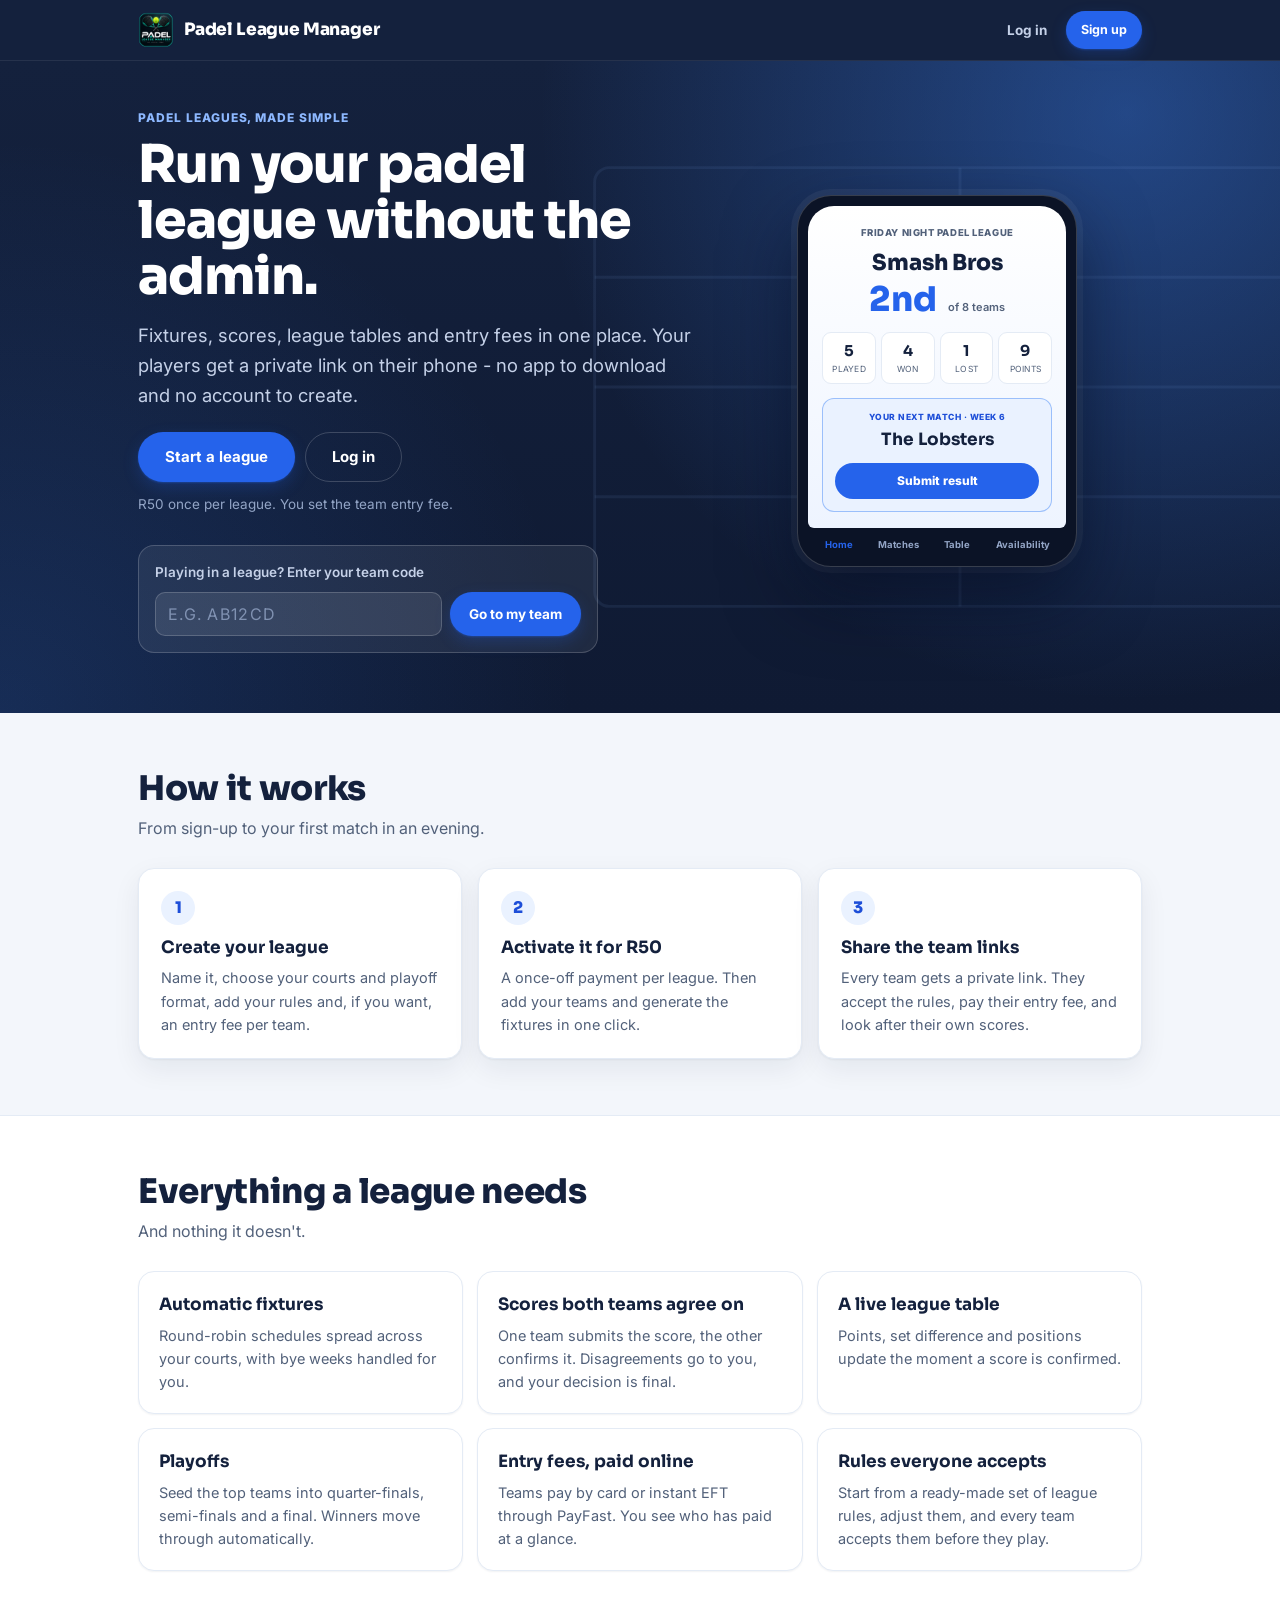
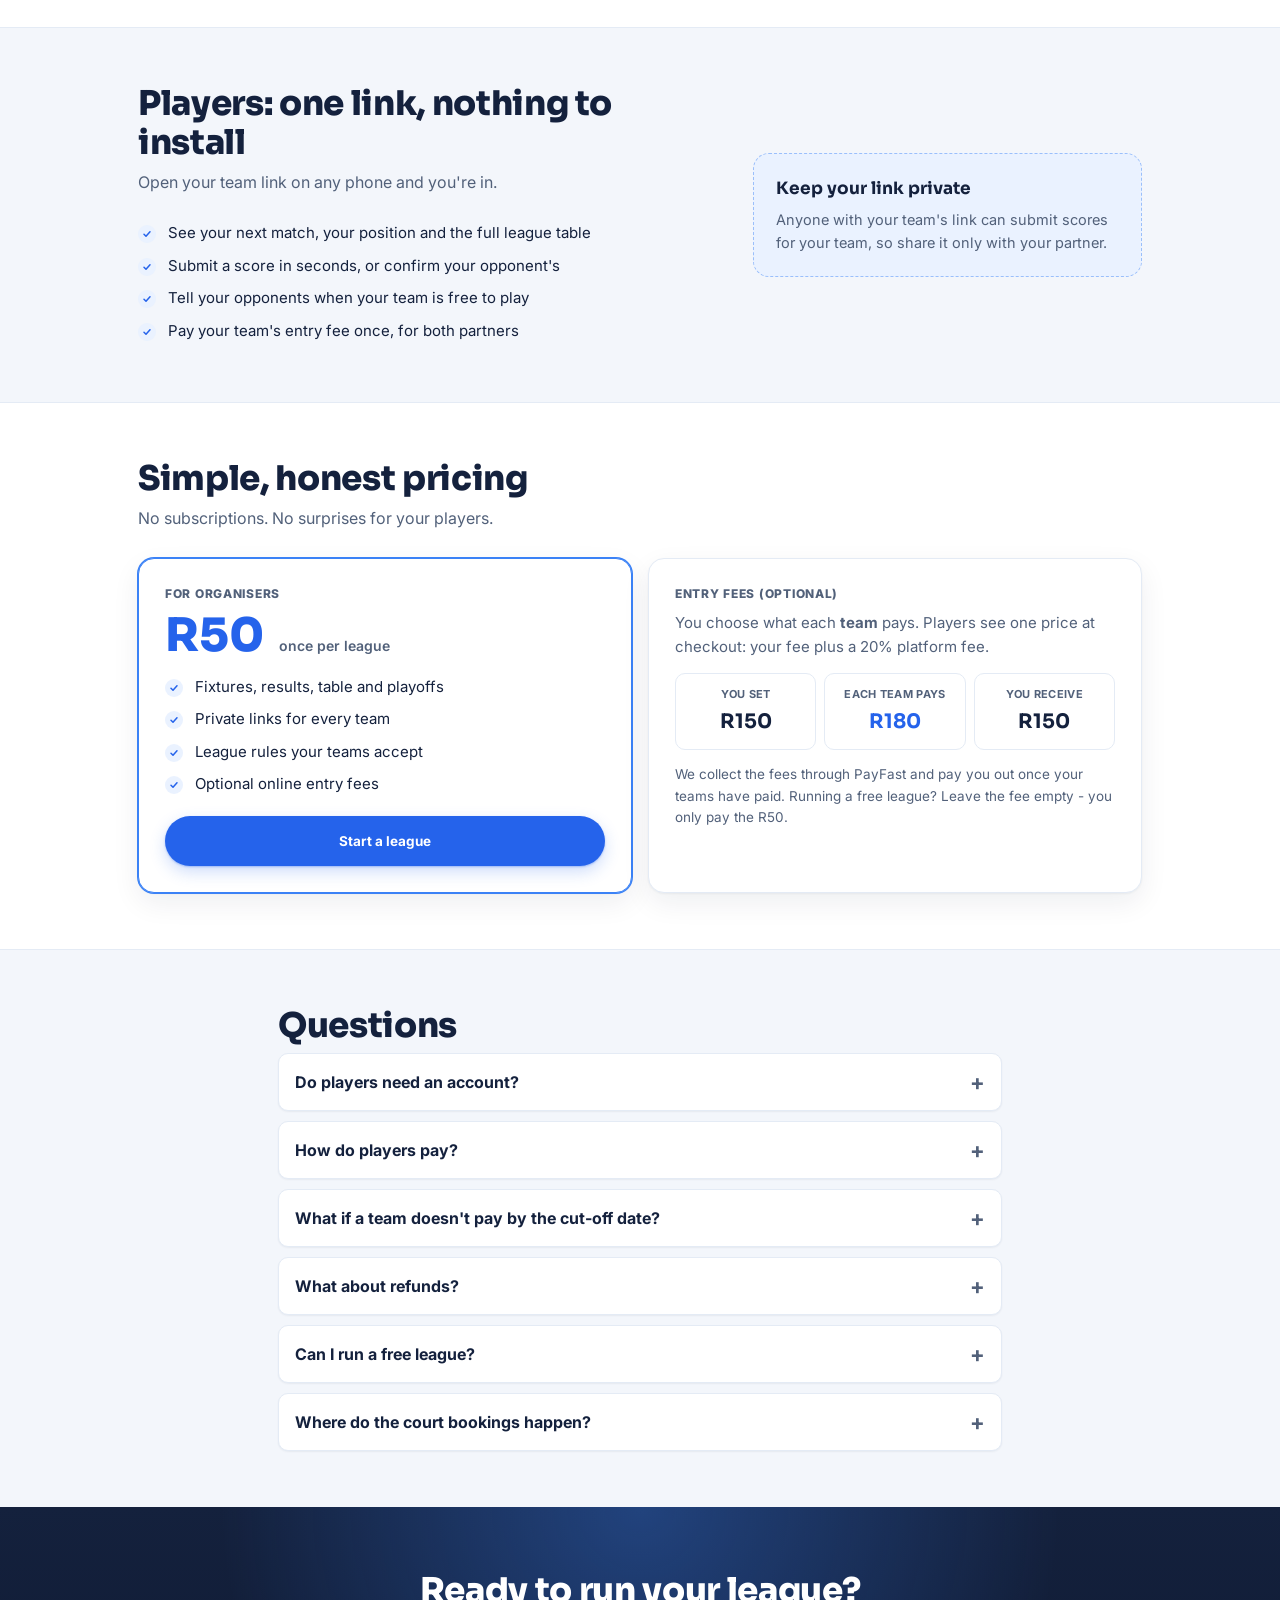
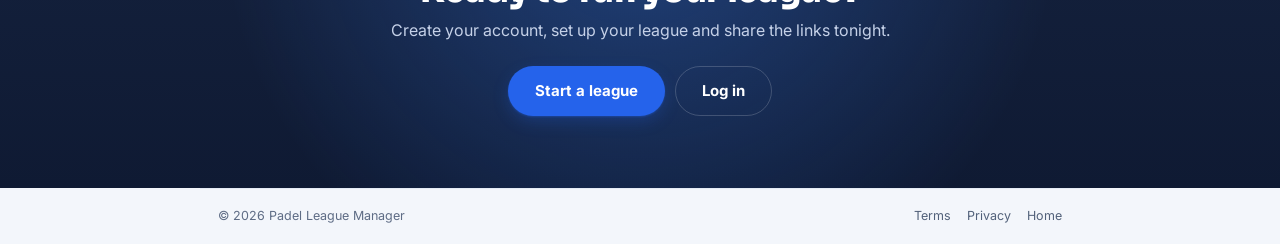
==== index.html @ 1c641c57 "Stat tiles: keep words like Complete on one line on narrow phones Co-Authored-By: Claude Sonnet 5.5 " ====
<!DOCTYPE html>
<html lang="en">
<head>
<meta charset="UTF-8">
<meta name="viewport" content="width=device-width, initial-scale=1.0, viewport-fit=cover">
<meta name="theme-color" content="#14213D">
<link rel="canonical" href="https://padelleaguemanager.co.za/">
<link rel="manifest" href="manifest.webmanifest">
<meta name="application-name" content="Padel League Manager">
<meta name="mobile-web-app-capable" content="yes">
<meta name="apple-mobile-web-app-capable" content="yes">
<meta property="og:url" content="https://padelleaguemanager.co.za/">
<meta name="apple-mobile-web-app-title" content="Padel League">
<meta name="apple-mobile-web-app-status-bar-style" content="black">
<meta property="og:type" content="website">
<meta property="og:site_name" content="Padel League Manager">
<meta property="og:locale" content="en_ZA">
<meta property="og:title" content="Padel League Manager - run your padel league without the admin">
<meta property="og:description" content="Fixtures, scores, league tables and entry fees for padel leagues in South Africa. Players use a private link on their phone - no app, no account. R50 once per league.">
<meta property="og:image" content="https://padelleaguemanager.co.za/assets/share.jpg">
<meta property="og:image:width" content="1200">
<meta property="og:image:height" content="630">
<meta property="og:image:alt" content="Padel League Manager - run your padel league without the admin">
<meta name="twitter:card" content="summary_large_image">
<meta name="twitter:title" content="Padel League Manager - run your padel league without the admin">
<meta name="twitter:description" content="Fixtures, scores, league tables and entry fees for padel leagues in South Africa. Players use a private link on their phone - no app, no account. R50 once per league.">
<meta name="twitter:image" content="https://padelleaguemanager.co.za/assets/share.jpg">
<title>Padel League Manager - run your padel league without the admin</title>
<meta name="description" content="Fixtures, scores, league tables and entry fees for padel leagues in South Africa. Players use a private link on their phone - no app, no account. R50 once per league.">
<link rel="icon" type="image/png" sizes="32x32" href="assets/logo-32.png?v=53">
<link rel="icon" type="image/png" sizes="16x16" href="assets/logo-16.png?v=53">
<link rel="apple-touch-icon" sizes="180x180" href="assets/logo-180.png?v=53">
<link rel="preconnect" href="https://fonts.googleapis.com">
<link rel="preconnect" href="https://fonts.gstatic.com" crossorigin>
<link href="https://fonts.googleapis.com/css2?family=Sora:wght@600;700;800&family=Inter:wght@400;500;600;700;800;900&display=swap" rel="stylesheet">
<link rel="stylesheet" href="style.css?v=53">
</head>
<body>

<header class="app-header">
  <div class="header-inner">
    <img class="brand-mark" src="assets/logo-192.png?v=53" alt="Padel League Manager">
    <div>
      <h1>Padel League Manager</h1>
    </div>
  </div>
</header>

<main class="landing">

  <!-- Hero -->
  <section class="lp-hero">
    <div class="lp-wrap lp-hero-grid">
      <div class="lp-hero-copy">
        <p class="lp-eyebrow">Padel leagues, made simple</p>
        <h2 class="lp-title">Run your padel league without the admin.</h2>
        <p class="lp-lead">Fixtures, scores, league tables and entry fees in one place. Your players get a private link on their phone - no app to download and no account to create.</p>
        <div class="lp-cta">
          <a class="btn btn-primary" href="register.html">Start a league</a>
          <a class="btn btn-ghost" href="login.html">Log in</a>
        </div>
        <p class="lp-note">R50 once per league. You set the team entry fee.</p>

        <form class="lp-find" id="find-team" autocomplete="off">
          <label for="team-code">Playing in a league? Enter your team code</label>
          <div class="lp-find-row">
            <input class="input" id="team-code" name="code" placeholder="e.g. AB12CD" maxlength="12" autocapitalize="characters" autocorrect="off" spellcheck="false">
            <button class="btn btn-primary" type="submit">Go to my team</button>
          </div>
        </form>
      </div>

      <!-- A picture of what players see on their phone -->
      <div class="lp-hero-visual" aria-hidden="true">
        <div class="lp-phone">
          <div class="lp-phone-screen">
            <div class="mock-eyebrow">Friday Night Padel League</div>
            <div class="mock-team">Smash Bros</div>
            <div class="mock-rank">2nd <span>of 8 teams</span></div>
            <div class="mock-tiles">
              <div><b>5</b>Played</div><div><b>4</b>Won</div><div><b>1</b>Lost</div><div><b>9</b>Points</div>
            </div>
            <div class="mock-next">
              <small>Your next match · Week 6</small>
              <b>The Lobsters</b>
              <div class="mock-btn">Submit result</div>
            </div>
          </div>
          <div class="mock-nav"><span class="on">Home</span><span>Matches</span><span>Table</span><span>Availability</span></div>
        </div>
      </div>
    </div>
  </section>

  <!-- How it works -->
  <section class="lp-section">
    <div class="lp-wrap">
      <h2 class="lp-h2">How it works</h2>
      <p class="lp-sub">From sign-up to your first match in an evening.</p>
      <ol class="lp-steps">
        <li>
          <span class="lp-step-n">1</span>
          <h3>Create your league</h3>
          <p>Name it, choose your courts and playoff format, add your rules and, if you want, an entry fee per team.</p>
        </li>
        <li>
          <span class="lp-step-n">2</span>
          <h3>Activate it for R50</h3>
          <p>A once-off payment per league. Then add your teams and generate the fixtures in one click.</p>
        </li>
        <li>
          <span class="lp-step-n">3</span>
          <h3>Share the team links</h3>
          <p>Every team gets a private link. They accept the rules, pay their entry fee, and look after their own scores.</p>
        </li>
      </ol>
    </div>
  </section>

  <!-- Features -->
  <section class="lp-section lp-alt">
    <div class="lp-wrap">
      <h2 class="lp-h2">Everything a league needs</h2>
      <p class="lp-sub">And nothing it doesn't.</p>
      <div class="lp-grid">
        <div class="lp-feature"><h3>Automatic fixtures</h3><p>Round-robin schedules spread across your courts, with bye weeks handled for you.</p></div>
        <div class="lp-feature"><h3>Scores both teams agree on</h3><p>One team submits the score, the other confirms it. Disagreements go to you, and your decision is final.</p></div>
        <div class="lp-feature"><h3>A live league table</h3><p>Points, set difference and positions update the moment a score is confirmed.</p></div>
        <div class="lp-feature"><h3>Playoffs</h3><p>Seed the top teams into quarter-finals, semi-finals and a final. Winners move through automatically.</p></div>
        <div class="lp-feature"><h3>Entry fees, paid online</h3><p>Teams pay by card or instant EFT through PayFast. You see who has paid at a glance.</p></div>
        <div class="lp-feature"><h3>Rules everyone accepts</h3><p>Start from a ready-made set of league rules, adjust them, and every team accepts them before they play.</p></div>
      </div>
    </div>
  </section>

  <!-- For players -->
  <section class="lp-section">
    <div class="lp-wrap lp-split">
      <div>
        <h2 class="lp-h2">Players: one link, nothing to install</h2>
        <p class="lp-sub">Open your team link on any phone and you're in.</p>
        <ul class="lp-ticks">
          <li>See your next match, your position and the full league table</li>
          <li>Submit a score in seconds, or confirm your opponent's</li>
          <li>Tell your opponents when your team is free to play</li>
          <li>Pay your team's entry fee once, for both partners</li>
        </ul>
      </div>
      <div class="lp-card-note">
        <h3>Keep your link private</h3>
        <p>Anyone with your team's link can submit scores for your team, so share it only with your partner.</p>
      </div>
    </div>
  </section>

  <!-- Pricing -->
  <section class="lp-section lp-alt" id="pricing">
    <div class="lp-wrap">
      <h2 class="lp-h2">Simple, honest pricing</h2>
      <p class="lp-sub">No subscriptions. No surprises for your players.</p>
      <div class="lp-pricing">
        <div class="lp-price-card">
          <div class="lp-price-label">For organisers</div>
          <div class="lp-price">R50 <span>once per league</span></div>
          <ul class="lp-ticks">
            <li>Fixtures, results, table and playoffs</li>
            <li>Private links for every team</li>
            <li>League rules your teams accept</li>
            <li>Optional online entry fees</li>
          </ul>
          <a class="btn btn-primary block" href="register.html">Start a league</a>
        </div>
        <div class="lp-price-card">
          <div class="lp-price-label">Entry fees (optional)</div>
          <p class="lp-price-text">You choose what each <strong>team</strong> pays. Players see one price at checkout: your fee plus a 20% platform fee.</p>
          <div class="lp-example">
            <div><span>You set</span><b>R150</b></div>
            <div><span>Each team pays</span><b>R180</b></div>
            <div><span>You receive</span><b>R150</b></div>
          </div>
          <p class="lp-price-text lp-small">We collect the fees through PayFast and pay you out once your teams have paid. Running a free league? Leave the fee empty - you only pay the R50.</p>
        </div>
      </div>
    </div>
  </section>

  <!-- FAQ -->
  <section class="lp-section">
    <div class="lp-wrap lp-narrow">
      <h2 class="lp-h2">Questions</h2>
      <div class="lp-faq">
        <details>
          <summary>Do players need an account?</summary>
          <p>No. Each team has a private link. One partner can accept the rules and pay for both of them.</p>
        </details>
        <details>
          <summary>How do players pay?</summary>
          <p>On their team link, through PayFast, by card or instant EFT. Padel League Manager never sees or stores card details.</p>
        </details>
        <details>
          <summary>What if a team doesn't pay by the cut-off date?</summary>
          <p>Their link shows that payment has closed, and you decide what to do: extend the date or remove the team.</p>
        </details>
        <details>
          <summary>What about refunds?</summary>
          <p>Refunds for teams that withdraw are handled by the league organiser.</p>
        </details>
        <details>
          <summary>Can I run a free league?</summary>
          <p>Yes. Leave the entry fee empty. You still pay the once-off R50 to activate the league.</p>
        </details>
        <details>
          <summary>Where do the court bookings happen?</summary>
          <p>Court fees are paid separately, directly to the court, when you book on the Playtomic app. Padel League Manager doesn't handle court bookings.</p>
        </details>
      </div>
    </div>
  </section>

  <!-- Final call to action -->
  <section class="lp-final">
    <div class="lp-wrap">
      <h2 class="lp-h2">Ready to run your league?</h2>
      <p class="lp-sub">Create your account, set up your league and share the links tonight.</p>
      <div class="lp-cta lp-cta-center">
        <a class="btn btn-primary" href="register.html">Start a league</a>
        <a class="btn btn-ghost" href="login.html">Log in</a>
      </div>
    </div>
  </section>

</main>

<script src="config.js?v=53"></script>
<script src="db.js?v=53"></script>
<script src="render.js?v=53"></script>
<script src="auth.js?v=53"></script>
<script src="shell.js?v=53"></script>
<script>
  // "Find my team": send a player straight to their team link.
  document.getElementById("find-team").addEventListener("submit", function (e) {
    e.preventDefault();
    var code = document.getElementById("team-code").value.toUpperCase().replace(/[^A-Z0-9]/g, "");
    if (!code) return;
    window.location.href = "team.html?code=" + encodeURIComponent(code);
  });
</script>
</body>
</html>
---- style.css ----
:root{
    /* ===== Modern Blue theme - the ONLY place the brand colours are defined ===== */
    --navy:#14213D;          /* sidebar, header, headings, hero panels */
    --navy-2:#1d2f55;        /* raised/hover on navy */
    --blue:#3B82F6;          /* highlights, active states, focus ring, fills */
    --blue-600:#2563EB;      /* button fills + links/text on white (passes AA) */
    --blue-700:#1D4ED8;
    --blue-soft:#EAF2FF;     /* selected items, subtle panels, info */
    --white:#FFFFFF;

    /* surfaces + text (light scope - the default) */
    --page:#F3F6FB;
    --panel:#FFFFFF;
    --field:#FFFFFF;
    --field-soft:#F6F9FE;
    --line:#D5DEEC;
    --line-soft:#E4EBF5;
    --text:#14213D;
    --muted:#52617A;
    --faint:#5E6C85;
    --brand:#2563EB;         /* blue accents on light surfaces */
    --brand-strong:#1D4ED8;
    --accent-soft:#EAF2FF;   /* tinted fill behind blue accents */
    --accent-line:rgba(59,130,246,0.45);
    --accent-text:#1D4ED8;
    --tint:rgba(20,33,61,0.035);
    --tint-2:rgba(20,33,61,0.08);

    /* status colours: soft fill + readable text */
    --green:#16A34A;  --green-soft:#DCFCE7;  --green-text:#166534;
    --amber:#F59E0B;  --amber-soft:#FEF3C7;  --amber-text:#92400E;
    --danger:#DC2626; --danger-soft:#FEE2E2; --danger-text:#B91C1C;

    --radius:16px;
    --radius-sm:10px;
    --shadow:0 1px 2px rgba(20,33,61,0.05), 0 10px 28px rgba(20,33,61,0.07);
    --shadow-sm:0 1px 2px rgba(20,33,61,0.06);
    --shadow-lg:0 24px 60px rgba(20,33,61,0.22);
    --ring:0 0 0 3px rgba(59,130,246,0.38);
    --ease:cubic-bezier(.2,.7,.2,1);
    --font-display:"Sora","Inter",system-ui,sans-serif;
    --font-body:"Inter",system-ui,-apple-system,sans-serif;
}

/* Dark surfaces (the navy header/sidebar, the team hero, the front-page hero):
   they swap the same tokens, so everything inside just works. */
.app-header, .team-hero, .lp-hero, .lp-final{
    --text:#FFFFFF;
    --muted:#C5D1E8;
    --faint:#93A5C6;
    --line:rgba(255,255,255,0.18);
    --line-soft:rgba(255,255,255,0.12);
    --panel:rgba(255,255,255,0.07);
    --field:rgba(255,255,255,0.09);
    --field-soft:rgba(255,255,255,0.06);
    --brand:#8DB8FF;
    --brand-strong:#6CA2FF;
    --accent-soft:rgba(59,130,246,0.24);
    --accent-line:rgba(141,184,255,0.5);
    --accent-text:#C4DAFF;
    --tint:rgba(255,255,255,0.06);
    --tint-2:rgba(255,255,255,0.12);
    --shadow:none;
    color:var(--text);
}
/* ...and the few light panels that sit inside a dark one swap back */
.account-menu, .lp-phone-screen{
    --text:#14213D;
    --muted:#52617A;
    --faint:#5E6C85;
    --line:#D5DEEC;
    --line-soft:#E4EBF5;
    --panel:#FFFFFF;
    --field:#FFFFFF;
    --field-soft:#F6F9FE;
    --brand:#2563EB;
    --brand-strong:#1D4ED8;
    --accent-soft:#EAF2FF;
    --accent-line:rgba(59,130,246,0.45);
    --accent-text:#1D4ED8;
    --tint:rgba(20,33,61,0.035);
    --tint-2:rgba(20,33,61,0.08);
    --shadow:0 1px 2px rgba(20,33,61,0.05), 0 10px 28px rgba(20,33,61,0.07);
    color:var(--text);
}

*{ box-sizing:border-box; }
html{ min-height:100%; overflow-x:hidden; }
body{
    margin:0;
    min-height:100%;
    overflow-x:hidden;
    font-family:var(--font-body);
    background:var(--page);
    color:var(--text);
    -webkit-font-smoothing:antialiased;
    line-height:1.5;
}
h1,h2,h3{ color:var(--text); }

/* keyboard users and screen-reader users get a clear focus ring; people who
   asked their device for less motion get none */
:focus-visible{ outline:none; box-shadow:var(--ring); border-radius:inherit; }
@media (prefers-reduced-motion: reduce){
    *,*::before,*::after{ animation-duration:0.01ms !important; transition-duration:0.01ms !important; scroll-behavior:auto !important; }
}

.app-header{
    border-bottom:1px solid rgba(255,255,255,0.08);
    background:var(--navy);
}
.header-inner{
    width:min(880px,100%);
    margin:0 auto;
    display:flex;
    align-items:center;
    gap:14px;
    padding:20px 18px;
}
/* official app logo - the image already has its own rounded-badge artwork
   and transparent corners, so this just sizes it (object-fit:contain keeps
   its aspect ratio - it's a square asset, but this guards against ever
   swapping in a non-square one) without adding another background/shadow
   on top of what's already baked into the image. */
.brand-mark{
    width:44px; height:44px; flex:none;
    object-fit:contain;
}
.app-header h1{ margin:0; font-family:var(--font-display); font-size:22px; font-weight:800; letter-spacing:-0.01em; }
.app-header p{ margin:4px 0 0; color:var(--muted); font-size:12px; font-weight:600; letter-spacing:0.02em; text-transform:uppercase; }

/* ---------- shared page frame (organiser/owner pages): shell.js ---------- */
.app-header.shell{ position:sticky; top:0; z-index:40; }
.app-header.wide .shell-inner{ width:min(1040px,100%); }
.shell-inner{ width:min(880px,100%); margin:0 auto; display:flex; align-items:center; gap:10px; padding:10px 18px; min-height:60px; }
.brand-link{ display:flex; align-items:center; gap:10px; text-decoration:none; color:var(--text); flex:none; }
.brand-link .brand-mark{ width:36px; height:36px; }
.brand-name{ font-family:var(--font-display); font-weight:800; font-size:17px; letter-spacing:-0.01em; white-space:nowrap; }
.shell-spacer{ flex:1; }
.nav-links{ display:flex; gap:2px; margin-left:10px; }
.nav-link{
    padding:8px 13px; border-radius:999px; color:var(--muted); text-decoration:none;
    font-weight:700; font-size:13.5px; white-space:nowrap; transition:color .12s var(--ease), background .12s var(--ease);
}
.nav-link .icon{ display:none; }
.nav-link:hover{ color:var(--text); background:rgba(255,255,255,0.08); }
.nav-link.active{ color:#fff; background:var(--blue-600); }
.account-links{ display:flex; align-items:center; gap:6px; }
.account{ position:relative; }
.account-btn{
    display:flex; align-items:center; gap:8px; min-height:42px; padding:4px 12px 4px 4px;
    background:transparent; border:1px solid var(--line); border-radius:999px; color:var(--text);
    font-family:var(--font-body); cursor:pointer; transition:border-color .12s var(--ease);
}
.account-btn:hover,.account-btn[aria-expanded="true"]{ border-color:var(--blue); background:rgba(255,255,255,0.06); }
.avatar{
    width:32px; height:32px; border-radius:50%; display:grid; place-items:center; flex:none;
    background:linear-gradient(135deg,var(--blue),var(--blue-600)); color:#fff; font-weight:800; font-size:12.5px;
}
.avatar-loading{ background:rgba(255,255,255,0.12); }
.account-name{ font-weight:700; font-size:13px; max-width:150px; overflow:hidden; text-overflow:ellipsis; white-space:nowrap; }
.account-menu{
    position:absolute; right:0; top:calc(100% + 8px); min-width:250px; z-index:70; padding:8px;
    background:var(--panel); border:1px solid var(--line); border-radius:14px; box-shadow:var(--shadow-lg);
}
.account-menu[hidden]{ display:none; }
.menu-head{ padding:8px 10px 12px; border-bottom:1px solid var(--line-soft); margin-bottom:6px; }
.menu-name{ font-weight:800; font-family:var(--font-display); overflow-wrap:anywhere; }
.menu-head .menu-role{ margin:8px 0 0; }
.menu-item{
    display:flex; align-items:center; width:100%; min-height:44px; padding:10px 12px; border:0; border-radius:10px;
    background:none; color:var(--text); font-family:var(--font-body); font-weight:600; font-size:14px;
    text-decoration:none; cursor:pointer; text-align:left;
}
.menu-item:hover{ background:var(--accent-soft); }
.menu-logout{ color:var(--danger-text); margin-top:4px; border-top:1px solid var(--line-soft); border-radius:0 0 10px 10px; }
.app-footer{
    width:min(880px,100%); margin:0 auto; padding:18px; display:flex; justify-content:space-between; gap:8px 16px; flex-wrap:wrap;
    border-top:1px solid var(--line-soft); color:var(--faint); font-size:12.5px;
}
@media (max-width: 430px){
    /* signed-out header: brand + Log in + Sign up must fit a small phone */
    .brand-name{ font-size:14px; }
    .brand-link{ gap:8px; }
    .shell-inner{ gap:6px; }
    .account-links{ gap:2px; }
    .account-links .nav-link{ padding:8px 8px; }
    .account-links .btn.small{ padding:8px 12px; }
}
@media (max-width: 640px){
    .nav-links{ display:none; }
    .account-name{ display:none; }
    .account-btn{ padding:3px; }
    .brand-name{ font-size:15px; }
    .shell-inner{ padding:8px 14px; min-height:56px; }
    .account-menu{ position:fixed; left:12px; right:12px; top:60px; min-width:0; }
}

/* ---------- signed-in sidebar (wide screens only) ---------- */
@media (min-width: 1024px){
    body.has-sidebar{ padding-left:256px; }
    body.has-sidebar .app-header.shell{
        position:fixed; left:0; top:0; bottom:0; width:256px; z-index:50;
        border-bottom:0; border-right:1px solid rgba(255,255,255,0.06);
        background:linear-gradient(180deg,var(--navy),#101a33);
        display:flex; flex-direction:column;
    }
    body.has-sidebar .shell-inner{
        width:100%; min-height:100%; margin:0; padding:22px 14px 16px;
        flex-direction:column; align-items:stretch; gap:22px;
    }
    body.has-sidebar .brand-link{ padding:0 6px; }
    body.has-sidebar .brand-name{ white-space:normal; line-height:1.15; font-size:16px; }
    body.has-sidebar .nav-links{ flex-direction:column; margin:0; gap:4px; }
    body.has-sidebar .nav-link{
        display:flex; align-items:center; gap:12px; padding:11px 12px; border-radius:12px; font-size:14px;
    }
    body.has-sidebar .nav-link .icon{ display:inline-flex; opacity:0.9; }
    body.has-sidebar .nav-link.active{ box-shadow:0 4px 14px rgba(37,99,235,0.4); }
    body.has-sidebar .account{ width:100%; }
    body.has-sidebar .account-btn{ width:100%; border-radius:14px; padding:8px 10px 8px 8px; justify-content:flex-start; background:rgba(255,255,255,0.05); }
    body.has-sidebar .account-name{ display:block; flex:1; text-align:left; max-width:none; }
    body.has-sidebar .account-menu{ top:auto; bottom:calc(100% + 8px); left:0; right:0; min-width:0; }
    body.has-sidebar .container{ width:min(1040px,100%); padding-top:30px; }
    body.has-sidebar .app-footer{ width:min(1040px,100%); }
}

.container{ width:min(880px,100%); margin:0 auto; padding:22px 18px 48px; flex:1 0 auto; }
/* the page is a column so the footer sits at the bottom even on a short page */
body{ display:flex; flex-direction:column; min-height:100vh; min-height:100dvh; }

.card{
    position:relative;
    background:var(--panel);
    border:1px solid var(--line-soft);
    border-radius:var(--radius);
    box-shadow:var(--shadow);
    padding:20px;
    margin-bottom:16px;
}
.card h2{ margin:0 0 14px; font-family:var(--font-display); font-size:19px; }
.card h3{ margin:0 0 12px; font-family:var(--font-display); font-size:16px; }

.stack{ display:flex; flex-direction:column; gap:10px; }

.muted{ color:var(--muted); }
.small{ font-size:12.5px; }
.empty-state{ color:var(--faint); font-size:13.5px; padding:8px 2px; }
.loading{ color:var(--muted); padding:20px 0; }

/* forms */
.field{ display:flex; flex-direction:column; gap:6px; flex:1; font-size:13px; color:var(--muted); font-weight:600; }
.field-row{ display:flex; gap:12px; margin-bottom:12px; flex-wrap:wrap; }
.field-row.three > .field{ min-width:150px; }
.input{
    background:var(--field);
    border:1px solid var(--line);
    border-radius:var(--radius-sm);
    color:var(--text);
    padding:10px 12px;
    /* 16px minimum - iOS Safari auto-zooms the whole page on focus for any
       input with a smaller computed font-size, which reads as a jarring
       unwanted jump/zoom the instant you tap a score field. */
    font-size:16px;
    font-family:var(--font-body);
    width:100%;
    height:44px;
    line-height:normal;
}
.input[type="date"]{
    color-scheme:light;
}
.input::placeholder{ color:var(--faint); opacity:0.8; }
.input:focus{ outline:none; border-color:var(--blue); box-shadow:var(--ring); }
.form-error{ color:var(--danger); font-size:13px; margin:0 0 10px; }
.save-confirm{ color:var(--green); font-size:13px; font-weight:600; }

.btn{
    border:1px solid var(--line);
    background:var(--panel);
    color:var(--text);
    border-radius:999px;
    padding:10px 18px;
    min-height:44px;
    font-weight:700;
    font-size:13.5px;
    cursor:pointer;
    font-family:var(--font-body);
    white-space:nowrap;
}
.btn{ box-shadow:var(--shadow-sm); transition:transform .12s var(--ease), filter .12s var(--ease), border-color .12s var(--ease), background .12s var(--ease), box-shadow .12s var(--ease); }
.btn:hover:not(:disabled){ border-color:var(--blue); background:var(--accent-soft); }
.btn:active:not(:disabled){ transform:scale(0.98); }
a.btn{ display:inline-flex; align-items:center; justify-content:center; text-decoration:none; }
.btn.block{ width:100%; display:flex; align-items:center; justify-content:center; gap:8px; }
.btn:disabled{ opacity:0.4; cursor:not-allowed; }
.btn-primary{
    background:var(--blue-600);
    border-color:transparent;
    color:#fff;
    box-shadow:0 1px 2px rgba(37,99,235,0.35), 0 6px 16px rgba(37,99,235,0.22);
}
.btn-primary:hover:not(:disabled){ background:var(--blue-700); border-color:transparent; box-shadow:0 2px 4px rgba(37,99,235,0.4), 0 10px 22px rgba(37,99,235,0.28); }
.btn-danger{ border-color:rgba(220,38,38,0.35); color:var(--danger-text); background:var(--danger-soft); }
.btn-danger:hover:not(:disabled){ background:#FECACA; border-color:var(--danger); }
.btn-ghost{ background:transparent; box-shadow:none; }
/* still comfortably tappable (~38px) despite the "small" label - these sit
   several to a row (Edit/Fixtures/Delete etc.), so they can't match the
   44px full-size minimum without breaking that layout, but the old 27px was
   too cramped for a thumb on a real phone. */
.btn.small{ padding:8px 14px; min-height:38px; font-size:12.5px; }
/* "Record forfeit" next to "Enter score" - a real 38px tap target like any
   other .small button, but text-only/no border so it visibly reads as the
   secondary, less-reached-for action rather than competing with it. */
.btn-subtle{ background:transparent; border-color:transparent; box-shadow:none; color:var(--faint); padding:8px 10px; min-height:38px; font-size:12.5px; }
.btn-subtle:hover:not(:disabled){ color:var(--text); background:var(--tint); border-color:transparent; }

/* icons, loading placeholders, empty states */
.icon{ display:inline-flex; line-height:0; vertical-align:middle; }
.skeleton-page{ display:flex; flex-direction:column; gap:14px; padding-top:6px; }
.skeleton{
    border-radius:var(--radius);
    background:linear-gradient(90deg,var(--tint),var(--tint-2),var(--tint));
    background-size:200% 100%; animation:shimmer 1.4s linear infinite;
}
.skeleton-hero{ height:170px; }
.skeleton-line{ height:16px; border-radius:8px; }
.skeleton-line.short{ width:60%; }
.skeleton-block{ height:120px; }
@keyframes shimmer{ from{ background-position:200% 0; } to{ background-position:-200% 0; } }
.empty-card{ display:flex; flex-direction:column; align-items:center; gap:8px; text-align:center; padding:22px 12px; color:var(--faint); }
.empty-card p{ margin:0; font-size:14px; max-width:34ch; }

/* leagues list */
.league-row{
    display:flex; align-items:center; justify-content:space-between;
    padding:12px 14px; border:1px solid var(--line-soft); border-radius:var(--radius-sm);
    text-decoration:none; color:var(--text);
}
.league-row{ background:var(--panel); transition:border-color .12s var(--ease), box-shadow .12s var(--ease), transform .12s var(--ease); }
.league-row:hover{ border-color:var(--blue); box-shadow:var(--shadow); }
.league-row::after{
    content:""; flex:none; width:8px; height:8px; margin-left:14px;
    border-right:2px solid var(--faint); border-top:2px solid var(--faint); transform:rotate(45deg);
}
.league-row-name{ font-weight:700; font-family:var(--font-display); }

/* badges */
.badge{
    display:inline-block; padding:3px 10px; border-radius:999px; font-size:11px; font-weight:700;
    text-transform:uppercase; letter-spacing:0.03em; margin-left:8px; white-space:nowrap;
}
.badge-neutral{ background:var(--tint-2); color:var(--muted); }
.badge-blue{ background:var(--blue-soft); color:var(--blue-700); }
.badge-amber{ background:var(--amber-soft); color:var(--amber-text); }
.badge-green{ background:var(--green-soft); color:var(--green-text); }
.badge-danger{ background:var(--danger-soft); color:var(--danger-text); }

/* page title row + numbered form sections */
.page-head{ display:flex; align-items:flex-end; justify-content:space-between; gap:12px 20px; flex-wrap:wrap; margin:0 0 20px; }
.page-head h2{ margin:0; font-family:var(--font-display); font-weight:800; font-size:clamp(24px,4vw,30px); letter-spacing:-0.01em; line-height:1.15; }
.page-head p{ margin:6px 0 0; max-width:62ch; }
.page-head-actions{ display:flex; gap:8px; flex-wrap:wrap; }
.form-sections .card{ margin-bottom:14px; }
.form-section > .field{ margin-bottom:14px; }
.section-head{ display:flex; align-items:flex-start; gap:12px; margin-bottom:16px; }
.section-head h3{ margin:3px 0 2px; }
.section-head p{ margin:0; }
.section-num{
    flex:none; width:28px; height:28px; border-radius:50%; display:inline-grid; place-items:center;
    background:var(--blue-soft); color:var(--blue-700); font-family:var(--font-display); font-weight:800; font-size:13px;
}
details.form-section > summary{ gap:12px; justify-content:flex-start; }
details.form-section > summary::after{ margin-left:auto; }
.summary-title{ font-family:var(--font-display); font-weight:700; font-size:16px; }
.summary-hint{ color:var(--muted); font-size:12.5px; font-weight:500; font-family:var(--font-body); }
details.form-section[open] > summary{ margin-bottom:14px; }
.form-actions{ display:flex; gap:10px; align-items:center; flex-wrap:wrap; margin-top:6px; }
.form-actions .btn{ min-height:50px; padding:12px 28px; font-size:15px; }
@media (max-width: 480px){
    .form-actions .btn{ width:100%; }
    .summary-hint{ display:none; }
}

/* league detail */
.detail-header{ display:flex; align-items:center; gap:10px; margin-bottom:14px; flex-wrap:wrap; }
.detail-header h2{ margin:0; font-family:var(--font-display); font-size:22px; }
.detail-header .badge{ margin-left:0; }
.back-link{ color:var(--muted); text-decoration:none; font-size:13px; width:100%; }
.back-link:hover{ color:var(--text); }

/* Section tabs. Every tab is always visible: on a phone they wrap onto a
   second line instead of scrolling sideways (a hidden, scrolling row made
   people think the extra tabs didn't exist). Each tab is a visible button. */
.tabs-inline{ display:flex; flex-wrap:wrap; gap:8px; margin:0 0 18px; padding:0; }
.tab-inline{
    padding:9px 16px; border-radius:999px; text-decoration:none; color:var(--text); flex:none;
    font-weight:700; font-size:13.5px; white-space:nowrap;
    background:var(--panel); border:1px solid var(--line); box-shadow:var(--shadow-sm);
    transition:background .12s var(--ease), color .12s var(--ease), border-color .12s var(--ease);
}
@media (hover:hover){ .tab-inline:hover{ border-color:var(--blue); background:var(--accent-soft); } }
.tab-inline.active{ background:var(--blue-600); border-color:transparent; color:#fff; box-shadow:0 1px 2px rgba(37,99,235,0.35), 0 4px 12px rgba(37,99,235,0.22); }
@media (max-width: 480px){
    .tabs-inline{ gap:6px; }
    .tab-inline{ padding:8px 13px; font-size:13px; }
}
/* ---------- league sections on a phone: bottom bar + "More" sheet ----------
   Wide screens keep the tab row above; phones get an app-style bar fixed to
   the bottom (a thumb's reach) whose highlight glides between the buttons,
   with a sheet that slides up for the sections that don't fit. */
.league-nav-wrap{ display:none; }
.league-section{ min-width:0; }
@media (max-width: 640px){
    .tabs-inline{ display:none; }
    .league-nav-wrap{ display:block; }
    #app.with-league-nav{ padding-bottom:calc(96px + env(safe-area-inset-bottom, 0px)); }
    #app.with-league-nav ~ .app-footer{ margin-bottom:calc(84px + env(safe-area-inset-bottom, 0px)); }

    .league-nav{
        position:fixed; left:10px; right:10px; z-index:70;
        bottom:calc(10px + env(safe-area-inset-bottom, 0px));
        display:grid; grid-template-columns:repeat(4, 1fr);
        padding:6px; border-radius:22px;
        background:rgba(255,255,255,0.94); -webkit-backdrop-filter:blur(16px); backdrop-filter:blur(16px);
        border:1px solid var(--line-soft);
        box-shadow:0 10px 32px rgba(20,33,61,0.22), 0 2px 6px rgba(20,33,61,0.08);
    }
    /* the sliding highlight: one pill behind the four buttons */
    .league-nav-pill{
        position:absolute; top:6px; bottom:6px; left:6px; width:calc((100% - 12px) / 4);
        border-radius:16px; background:var(--blue-600);
        box-shadow:0 6px 16px rgba(37,99,235,0.38);
        transition:transform .38s cubic-bezier(.34,1.45,.5,1);
        pointer-events:none;
    }
    .league-nav-item{
        position:relative; z-index:1;
        display:flex; flex-direction:column; align-items:center; justify-content:center; gap:3px;
        min-height:56px; padding:6px 2px; border:0; border-radius:16px; background:none;
        color:var(--muted); font-family:var(--font-body); font-weight:700; font-size:11.5px; cursor:pointer;
        -webkit-tap-highlight-color:transparent;
        transition:color .2s var(--ease), transform .12s var(--ease);
    }
    .league-nav-item:active{ transform:scale(0.92); }
    .league-nav-item.active{ color:#fff; }
    .league-nav-item.active .icon{ animation:navPop .42s cubic-bezier(.34,1.56,.5,1) both .12s; }
    .league-nav-label{ max-width:100%; overflow:hidden; text-overflow:ellipsis; white-space:nowrap; }
    .nav-count{
        position:absolute; top:3px; left:calc(50% + 6px); min-width:19px; height:19px; padding:0 5px;
        border-radius:999px; display:grid; place-items:center;
        background:var(--amber); color:#3b2300; font-size:11px; font-weight:800; line-height:1;
        border:2px solid #fff; box-sizing:content-box;
        animation:navBadge 1.8s ease-in-out infinite;
    }

    .more-backdrop{
        position:fixed; inset:0; z-index:80; background:rgba(12,20,40,0.5);
        opacity:0; visibility:hidden; transition:opacity .25s var(--ease), visibility 0s linear .25s;
    }
    .more-backdrop.open{ opacity:1; visibility:visible; transition:opacity .25s var(--ease); }
    .more-sheet{
        position:fixed; left:0; right:0; bottom:0; z-index:90;
        padding:10px 14px calc(24px + env(safe-area-inset-bottom, 0px));
        background:var(--panel); border-radius:26px 26px 0 0;
        box-shadow:0 -12px 40px rgba(12,20,40,0.28);
        transform:translateY(105%); visibility:hidden;
        transition:transform .38s cubic-bezier(.2,.85,.25,1), visibility 0s linear .38s;
    }
    .more-sheet.open{ transform:none; visibility:visible; transition:transform .38s cubic-bezier(.2,.85,.25,1); }
    .more-sheet-handle{ width:42px; height:5px; border-radius:3px; background:var(--line); margin:0 auto 12px; }
    .more-sheet-title{ margin:0 4px 10px; color:var(--muted); font-size:11px; font-weight:800; letter-spacing:0.07em; text-transform:uppercase; }
    .more-item{
        display:flex; align-items:center; gap:14px; padding:12px; margin-bottom:8px;
        border-radius:16px; border:1px solid var(--line-soft); background:var(--panel);
        color:var(--text); text-decoration:none; -webkit-tap-highlight-color:transparent;
        opacity:0; transform:translateY(14px);
        transition:background .15s var(--ease), transform .12s var(--ease), opacity .3s var(--ease);
    }
    .more-sheet.open .more-item{ opacity:1; transform:none; }
    .more-sheet.open .more-item:nth-of-type(1){ transition-delay:.06s; }
    .more-sheet.open .more-item:nth-of-type(2){ transition-delay:.11s; }
    .more-sheet.open .more-item:nth-of-type(3){ transition-delay:.16s; }
    .more-sheet.open .more-item:nth-of-type(4){ transition-delay:.21s; }
    .more-item:active{ background:var(--blue-soft); }
    .more-item.active{ border-color:var(--blue); background:var(--blue-soft); }
    .more-item-icon{
        flex:none; width:44px; height:44px; border-radius:14px; display:grid; place-items:center;
        background:var(--blue-soft); color:var(--blue-600);
    }
    .more-item.active .more-item-icon{ background:var(--blue-600); color:#fff; }
    .more-item.urgent .more-item-icon{ background:var(--danger-soft); color:var(--danger-text); }
    .more-item-text{ flex:1; min-width:0; display:flex; flex-direction:column; gap:2px; }
    .more-item-text strong{ font-family:var(--font-display); font-size:15.5px; }
    .more-item-text small{ color:var(--muted); font-size:12.5px; }
    .more-item-count{
        flex:none; min-width:24px; height:24px; padding:0 7px; border-radius:999px; display:grid; place-items:center;
        background:var(--amber); color:#3b2300; font-size:12.5px; font-weight:800;
    }
    .more-item.urgent .more-item-count{ background:var(--danger); color:#fff; }
    .more-item > .icon:last-child{ flex:none; color:var(--faint); }
    body.sheet-open{ overflow:hidden; }
}
@keyframes navPop{ 0%{ transform:scale(0.6) translateY(4px); } 100%{ transform:none; } }
@keyframes navBadge{ 0%,100%{ transform:scale(1); } 50%{ transform:scale(1.14); } }

/* a new section glides in from the side it sits on (only when it changes) */
.league-section.slide-right{ animation:slideFromRight .34s var(--ease) both; }
.league-section.slide-left{ animation:slideFromLeft .34s var(--ease) both; }
@keyframes slideFromRight{ from{ opacity:0; transform:translateX(34px); } to{ opacity:1; transform:none; } }
@keyframes slideFromLeft{ from{ opacity:0; transform:translateX(-34px); } to{ opacity:1; transform:none; } }
@media (prefers-reduced-motion: reduce){
    .league-nav-pill, .more-sheet, .more-backdrop, .more-item{ transition:none !important; }
    .league-section, .nav-count, .league-nav-item.active .icon{ animation:none !important; }
}

/* teams */
.team-row{ border:1px solid var(--line-soft); border-radius:var(--radius-sm); padding:14px; }
.team-row-header{ display:flex; align-items:flex-start; justify-content:space-between; gap:12px; flex-wrap:wrap; }
.team-row-name{ font-weight:700; font-family:var(--font-display); }
.row-actions{ display:flex; gap:6px; flex-wrap:wrap; }
.team-link-row{ display:flex; align-items:center; gap:8px; margin-top:10px; flex-wrap:wrap; }
.code-chip{
    background:var(--field); border:1px solid var(--line); border-radius:8px; padding:4px 8px;
    font-size:12px; color:var(--muted); word-break:break-all;
}

/* fixtures */
.fixture-row{ display:flex; align-items:center; gap:10px; padding:8px 10px; border-radius:var(--radius-sm); background:var(--tint); }
.court-tag{
    background:var(--accent-soft); color:var(--accent-text); padding:3px 9px; border-radius:999px;
    font-size:11.5px; font-weight:700; white-space:nowrap;
}

.fixture-block{ display:flex; flex-direction:column; gap:8px; padding:8px 10px; border-radius:var(--radius-sm); background:var(--tint); }
.fixture-block .fixture-row{ background:transparent; padding:0; }

/* Submit result (primary) + View availability (secondary) grouped together
   so the two are never mistaken for the same kind of action - primary/
   secondary button styling does the rest of the work (see .btn-primary /
   .btn-ghost). */
.fixture-actions{ display:flex; flex-wrap:wrap; align-items:flex-start; gap:8px 10px; }
.fixture-actions .avail-summary{ margin-top:0; min-width:0; }
/* the "View <opponent>'s availability" label now includes the team's real
   name, which can run long - .btn defaults to white-space:nowrap, so this
   overrides it to wrap onto a second line instead of overflowing the
   fixture card on a narrow phone. */
.avail-toggle{ white-space:normal; overflow-wrap:break-word; max-width:100%; line-height:1.25; }

/* two-team matchup (admin's Fixtures/Playoffs/Confirmations/Disputes views,
   which show both sides of a fixture rather than "vs opponent" from one
   team's perspective) - reuses .opponent-block for each side. */
.matchup{ display:flex; flex-direction:column; gap:4px; min-width:0; flex:1; }
.matchup-vs{ color:var(--faint); font-size:10.5px; text-transform:uppercase; letter-spacing:0.04em; font-weight:700; }
.inline-form{ margin:0; padding:12px; box-shadow:none; background:var(--field-soft); }
.inline-form .field-row{ margin-bottom:8px; }

/* opponent tracker */
.opponent-split{ display:grid; grid-template-columns:1fr 1fr; gap:16px; margin-top:12px; }
.opponent-list-title{ font-weight:700; font-size:12.5px; text-transform:uppercase; letter-spacing:0.03em; color:var(--muted); margin-bottom:6px; }
.opponent-list{ list-style:none; margin:0; padding:0; display:flex; flex-direction:column; gap:8px; font-size:13.5px; }
.opponent-list li{ display:flex; align-items:flex-start; gap:6px; }
.opponent-list-icon{ flex:none; line-height:1.5; }

/* team name + its two players, shown wherever an opponent is displayed on
   the player-facing team.html link - always read from the team's existing
   player1/player2 record, never duplicated. */
.opponent-block{ display:flex; flex-direction:column; gap:1px; min-width:0; }
.opponent-block-name{ font-weight:700; overflow-wrap:break-word; }
.opponent-block-players{ color:var(--muted); font-size:12px; overflow-wrap:break-word; }
.opp-players{ color:var(--muted); font-size:13px; margin-top:2px; }

/* compact 3-set score entry (team.html "Submit result") - a 2-row grid
   (your team / opponent) x 3 columns (S1/S2/S3) instead of 6 full-width
   stacked fields, so the whole score fits on screen without scrolling even
   at 320px. The name column shrinks first (team/player text wraps via
   .opponent-block) - the three score columns stay a fixed, comfortably
   tappable width. */
.score-grid{
    display:grid; grid-template-columns:minmax(0,1fr) repeat(3, 44px);
    column-gap:6px; row-gap:10px; align-items:center; margin-bottom:12px;
}
.score-grid-head{
    text-align:center; font-size:10.5px; font-weight:800; text-transform:uppercase;
    letter-spacing:0.03em; color:var(--muted);
}
.score-grid-team{ min-width:0; }
.score-input{
    width:100%; height:44px; padding:8px 2px; text-align:center;
    font-size:16px; /* 16px minimum avoids iOS Safari's auto-zoom-on-focus */
}
.score-input::-webkit-outer-spin-button,
.score-input::-webkit-inner-spin-button{ -webkit-appearance:none; margin:0; }
.score-input{ -moz-appearance:textfield; }

.team-hero{ text-align:center; }
/* "YOUR TEAM" identity - the strongest thing on the page, so the viewer
   knows whose dashboard this is before anything else, including the next
   opponent below it (see .next-match .opp, deliberately smaller/lighter). */
.my-team-label{ font-size:11px; text-transform:uppercase; letter-spacing:0.04em; color:var(--muted); font-weight:700; margin-top:4px; }
/* display:inline-block so the h2's own width tracks the team name's text
   width (not the full centered card), letting the ::after accent line size
   itself relative to the name instead of a fixed pixel value - a decorative
   bar, not a real text-decoration underline (so the name never reads as a
   clickable link). Opponent names (.next-match .opp) intentionally don't
   get this treatment - it's reserved for the viewer's own team identity. */
.team-hero h2{
    display:inline-block; position:relative;
    margin:2px 0 2px; padding-bottom:9px;
    font-size:25px; font-weight:800; letter-spacing:-0.01em;
}
.team-hero h2::after{
    content:""; position:absolute; left:50%; bottom:0; transform:translateX(-50%);
    width:70%; height:3px; border-radius:999px; background:var(--brand);
}

/* stats strip */
.stats-strip{
    display:grid; grid-template-columns:repeat(auto-fit, minmax(76px, 1fr)); gap:8px;
    margin-bottom:16px;
}
.stat-tile{
    position:relative; overflow:hidden;
    background:var(--panel); border:1px solid var(--line-soft); border-radius:var(--radius-sm);
    padding:12px 4px 10px; text-align:center; box-shadow:var(--shadow-sm);
}
/* a small coloured accent along the top of each statistic */
.stat-tile::before{ content:""; position:absolute; left:0; right:0; top:0; height:3px; background:var(--tile-accent, var(--blue)); }
.stat-tile:nth-child(4n+2){ --tile-accent:var(--green); }
.stat-tile:nth-child(4n+3){ --tile-accent:var(--amber); }
.stat-tile:nth-child(4n+4){ --tile-accent:#8B5CF6; }
.stat-value{ font-family:var(--font-display); font-weight:800; font-size:18px; }
.stat-value.stat-value-text{ font-size:12.5px; line-height:24px; white-space:nowrap; }
.stat-label{ color:var(--muted); font-size:10.5px; text-transform:uppercase; letter-spacing:0.03em; margin-top:2px; }

/* standings table - Pos/Team stay pinned while the stat columns scroll
   underneath, so context (which row you're looking at) is never lost even
   though all 8 columns can't fit on a narrow phone without some scroll. */
.standings-table{ overflow-x:auto; }
.standings-row{
    display:grid; grid-template-columns:32px 1fr 30px 30px 30px 40px 40px 48px;
    align-items:center; gap:4px; padding:9px 6px; font-size:13px; min-width:420px;
    border-bottom:1px solid var(--line-soft);
}
.standings-row:last-child{ border-bottom:none; }
.standings-row > *:nth-child(1),
.standings-row > *:nth-child(2){
    position:sticky; z-index:1;
    background:var(--panel);
}
.standings-row > *:nth-child(1){ left:0; }
.standings-row > *:nth-child(2){ left:32px; }
.standings-me > *:nth-child(1),
.standings-me > *:nth-child(2){
    background:var(--blue-soft);
}
.standings-header{ color:var(--muted); font-size:11px; text-transform:uppercase; letter-spacing:0.02em; font-weight:700; }
.standings-header > *:nth-child(1),
.standings-header, .standings-header > *{ background:var(--field-soft); }
.standings-header{ border-radius:8px; }
.standings-team{ font-weight:700; display:flex; align-items:center; gap:4px; }
.standings-pts{ font-weight:800; color:var(--brand); }
.standings-me{ background:var(--blue-soft); border-radius:8px; border-bottom-color:transparent; }

/* team dashboard summary */
.summary-grid{ display:grid; grid-template-columns:repeat(4, minmax(0, 1fr)); gap:8px; margin-top:14px; }
.summary-grid .stat-tile{ padding:10px 4px; }
.next-match{
    margin-top:14px; padding:12px; border-radius:var(--radius-sm); border:1px dashed var(--accent-line);
    background:var(--accent-soft); text-align:center;
}
.next-match .label{ font-size:11px; text-transform:uppercase; letter-spacing:0.03em; color:var(--muted); font-weight:700; }
/* opponent identity - deliberately lighter than .team-hero h2 (the
   viewer's own team) so it reads as "who you're playing next", not a
   second, competing identity on the page. */
.next-match .opp-label{ font-size:10px; text-transform:uppercase; letter-spacing:0.04em; color:var(--faint); font-weight:700; margin-top:8px; }
.next-match .opp{ font-family:var(--font-display); font-size:16px; font-weight:700; margin:2px 0; }

/* champion */
.champion-card{
    text-align:center; background:linear-gradient(180deg,#FFF4D6,var(--panel));
    border-color:rgba(245,158,11,0.5);
}

/* pending/suspended account notices (register.html/login.html) - a neutral
   heads-up tone, distinct from .form-error which is reserved for actual
   input mistakes the visitor can immediately fix. */
.notice{ text-align:center; }
.notice-warn{ border-color:rgba(245,158,11,0.5); background:linear-gradient(180deg,#FFF8E6,var(--panel)); }

/* owner dashboard - organiser + league management rows (owner.html). Same
   "bordered div row" idiom as .league-row/.team-row rather than a <table>,
   for the same reason those use it: it degrades to stacked content on a
   narrow phone without a horizontal-scroll table ever being needed. */
.manage-row{
  display:flex; align-items:center; justify-content:space-between; gap:12px;
  padding:12px 14px; border:1px solid var(--line-soft); border-radius:var(--radius-sm);
  flex-wrap:wrap;
}
.manage-row-name{ font-weight:700; font-family:var(--font-display); }
.manage-row-meta{ color:var(--muted); font-size:12.5px; margin-top:2px; }
.manage-row-assign{ display:flex; align-items:center; gap:8px; }
.manage-row-assign .input{ width:auto; min-width:160px; }

/* Scorer Lab (owner.html only, prototype) - two huge tap zones. Deliberately
   plain <button>s rather than anything fancier so the whole area is one big
   tap target on touch/watch-sized screens, not just a small label inside a
   bigger box. Stays side-by-side (never stacks) even on a narrow phone -
   two thumbs, one per side, is the actual use case this is designed for. */
.scorer-court{ display:flex; gap:10px; margin-bottom:16px; }
.scorer-side{
  flex:1; display:flex; flex-direction:column; align-items:center; justify-content:center;
  gap:6px; min-height:200px; border-radius:var(--radius); border:2px solid transparent;
  cursor:pointer; font-family:var(--font-body); padding:16px 8px;
  /* Rapid repeated tapping is the whole point of this control, and mobile
     Safari reads a fast double-tap as "zoom in" by default, plus adds its
     own ~300ms tap delay while it waits to see if a second tap is coming -
     both wrong here. touch-action:manipulation tells the browser this
     element only cares about single taps/panning, which removes both the
     double-tap-zoom gesture AND that delay, without touching the page's
     normal pinch-to-zoom (that's a separate gesture, untouched, and this
     property only applies to this element, not the whole page). The
     select/callout/tap-highlight suppressions below are the same "rapid
     tapping shouldn't look or feel like a text/link interaction" idea. */
  touch-action:manipulation;
  -webkit-user-select:none; user-select:none;
  -webkit-touch-callout:none;
  -webkit-tap-highlight-color:transparent;
}
.scorer-side:disabled{ opacity:0.6; cursor:not-allowed; }
.scorer-side.team-a{ background:var(--green-soft); border-color:rgba(22,163,74,0.45); color:#14532D; }
.scorer-side.team-b{ background:var(--blue-soft); border-color:rgba(59,130,246,0.5); color:#1E3A8A; }
.scorer-serving{ font-size:11.5px; font-weight:800; letter-spacing:0.03em; text-transform:uppercase; min-height:14px; }
/* Deuce/Advantage/Golden Point banner, shown above the court. Golden Point
   gets its own gold treatment (and the court itself gets a matching glow
   via .scorer-court.golden below) since it's the deciding point of the
   game and the brief specifically calls for it to stand out. */
.scorer-phase-banner{
  text-align:center; font-family:var(--font-display); font-weight:800; font-size:15px;
  letter-spacing:0.03em; text-transform:uppercase; padding:10px; border-radius:var(--radius-sm);
  background:var(--tint-2); color:var(--muted); margin-bottom:-4px;
}
.scorer-phase-banner.golden{
  background:linear-gradient(135deg,#FDE9B0,#FFF4D6);
  color:var(--amber-text); border:1px solid rgba(245,158,11,0.6);
}
.scorer-court.golden .scorer-side{ border-color:rgba(245,158,11,0.6); box-shadow:0 0 0 1px rgba(245,158,11,0.3); }
.scorer-team-name{ font-family:var(--font-display); font-weight:800; font-size:16px; text-align:center; overflow-wrap:break-word; }
.scorer-point{ font-family:var(--font-display); font-weight:800; font-size:56px; line-height:1; }
.scorer-games{ font-size:13px; color:var(--muted); }
@media (max-width: 480px){
  .scorer-side{ min-height:150px; padding:10px 4px; }
  .scorer-point{ font-size:40px; }
  .scorer-team-name{ font-size:13px; }
}

/* Scorer Lab landscape takeover - a phone rotated sideways while actually
   playing/testing should feel like a dedicated scoring device, not a
   webpage. Everything here is scoped under .scorer-live-root (the live
   scorer's own root element, only rendered by scorer-lab-view.js) so it can
   never affect any other page or the Owner Dashboard's own tabs - nothing
   outside Scorer Lab's own markup is touched.
   This is pure CSS, keyed off orientation+height media features rather
   than any JS resize/orientation listener - rotating the phone just makes
   the browser re-evaluate these rules against the same unchanged DOM tree
   and the same in-memory `match` object, so there is no re-render, no
   re-fetch, no reset, and no navigation on rotation, ever.
   The height cap (not just orientation:landscape) is what keeps this from
   also firing on a landscape tablet or a wide desktop window, where the
   normal Dashboard-style layout is still what you want. */
@media (orientation: landscape) and (max-height: 500px){
  .scorer-live-root{
    position:fixed; inset:0; z-index:500;
    display:flex; flex-direction:column; gap:0;
    background:var(--page); padding:0; margin:0;
    overflow:hidden;
  }
  /* Long headings, match history, and the testing readout are exactly the
     "unnecessary dashboard/test information" the brief asks to hide here -
     the two scoring sides plus the compact state banner are all that's
     essential mid-point. */
  .scorer-live-root .scorer-header,
  .scorer-live-root .scorer-overview-card,
  .scorer-live-root .scorer-testing-card{ display:none; }

  .scorer-live-root .scorer-winner-banner{ margin:8px; padding:10px; }
  .scorer-live-root .scorer-winner-banner h2{ font-size:20px; margin:4px 0; }

  .scorer-live-root .scorer-phase-banner{
    flex:none; margin:0; border-radius:0; padding:4px;
    font-size:12px; letter-spacing:0.02em;
  }

  .scorer-live-root .scorer-court{
    flex:1; margin:0; gap:2px; min-height:0;
  }
  .scorer-live-root .scorer-side{
    min-height:0; height:100%; border-radius:0; border-width:0;
    padding:4px 8px;
    /* Leaves room at the bottom for the floating Undo/Reset controls so
       they never sit on top of - or get mistaken for part of - the tap
       target itself. */
    padding-bottom:calc(40px + env(safe-area-inset-bottom, 0px));
  }
  .scorer-live-root .scorer-side.team-a{ border-right:1px solid var(--line); }
  .scorer-live-root .scorer-serving{ font-size:10px; }
  .scorer-live-root .scorer-team-name{ font-size:12px; }
  /* The point score is deliberately the biggest thing on the whole
     screen - vh-based so it scales with the phone's actual landscape
     height instead of a single fixed size. */
  .scorer-live-root .scorer-point{ font-size:min(30vh,25vw); line-height:1; }
  .scorer-live-root .scorer-games{ font-size:12px; }

  /* Small, centered, and out of the main tap flow on purpose - accessible
     for a genuine undo/reset, not something a fast rapid-tap could hit by
     accident. */
  .scorer-live-root .scorer-actions{
    position:absolute; left:50%; bottom:env(safe-area-inset-bottom, 4px); transform:translateX(-50%);
    z-index:5; gap:6px; margin:0;
  }
  .scorer-live-root .scorer-actions .btn{
    min-height:26px; padding:2px 10px; font-size:10.5px;
    background:rgba(255,255,255,0.9); backdrop-filter:blur(4px);
  }
}

/* League rules (create-league form, Settings tab, and the team link's
   accept screen / rules card) */
.rules-heading{ margin:18px 0 6px; }
.rules-editor{ display:flex; flex-direction:column; gap:6px; margin-bottom:14px; }
.rules-group-title{
    margin-top:10px; font-size:11px; font-weight:800; text-transform:uppercase;
    letter-spacing:0.04em; color:var(--muted);
}
.rules-row{
    display:flex; align-items:flex-start; gap:10px; padding:9px 10px;
    border:1px solid var(--line-soft); border-radius:var(--radius-sm);
    font-size:13.5px; line-height:1.5;
}
.rules-row.locked{ background:var(--field-soft); color:var(--muted); }
.rules-row input[type="checkbox"]{ flex:none; width:18px; height:18px; margin-top:3px; accent-color:var(--brand); }
.rules-lock{ flex:none; font-size:13px; line-height:1.6; }
.rules-text{ min-width:0; overflow-wrap:break-word; }
/* the {blanks} inside a rule - small inline inputs in the sentence, not the
   full-width 44px form input */
.rules-blank{
    display:inline-block; width:64px; height:30px; padding:2px 6px; margin:0 3px;
    font-size:14px; text-align:center; vertical-align:middle;
}
.rules-blank[type="text"]{ width:130px; }
.rules-custom{ height:auto; min-height:84px; padding:10px 12px; resize:vertical; }
.rules-list{ margin:12px 0; padding-left:22px; font-size:14px; line-height:1.55; }
.rules-list li{ margin-bottom:8px; overflow-wrap:break-word; }
.rules-card summary{ cursor:pointer; font-family:var(--font-display); font-weight:700; font-size:16px; }
.rules-card p{ margin:10px 0 0; }
.rules-gate h2{ margin-bottom:8px; }
.rules-gate .field{ margin:14px 0 10px; }

/* entry-fee payment screen on the team link */
.pay-gate h2{ margin-bottom:8px; }
.pay-price{ margin:16px 0 8px; padding:16px; border:1px solid var(--accent-line); border-radius:var(--radius-sm); background:var(--accent-soft); text-align:center; }
.pay-amount{ font-family:var(--font-display); font-weight:800; font-size:34px; color:var(--brand); }
.pay-waiting{ padding:10px 12px; border-radius:var(--radius-sm); background:var(--amber-soft); border:1px solid rgba(245,158,11,0.45); color:var(--amber-text); }
.pay-gate .btn{ margin-top:6px; }

/* organiser entry-fee fields and the Owner's payout ledger */
.price-callout{ margin:12px 0 4px; padding:14px 16px; border:1px solid var(--accent-line); border-radius:var(--radius-sm); background:var(--accent-soft); }
.price-callout-label{ color:var(--muted); font-size:12px; text-transform:uppercase; letter-spacing:0.04em; }
.price-callout-amount{ font-family:var(--font-display); font-weight:800; font-size:36px; line-height:1.1; color:var(--brand); margin:4px 0 6px; }
.price-callout-detail{ font-size:14px; }
.ledger-grid{ display:grid; grid-template-columns:repeat(auto-fit,minmax(120px,1fr)); gap:8px; margin:10px 0; }
.ledger-owed{ font-family:var(--font-display); font-weight:800; font-size:20px; }

/* danger zone */
.danger-card{ border-color:rgba(220,38,38,0.35); background:linear-gradient(180deg,#FFF5F5,var(--panel)); }
.danger-card .input{ margin:10px 0; }
.champion-card h2{ margin:6px 0; font-size:26px; }

/* result-submit confirmation modal */
.modal-backdrop{
    position:fixed; inset:0; z-index:1000;
    background:rgba(20,33,61,0.55); backdrop-filter:blur(3px);
    display:flex; align-items:center; justify-content:center;
    padding:16px;
}
.modal-card{ max-width:400px; width:100%; margin:0; box-shadow:var(--shadow-lg); }
.modal-list{ margin:8px 0 0; padding-left:20px; font-size:14px; line-height:1.5; }
.modal-list li{ margin-bottom:4px; overflow-wrap:break-word; }
.modal-actions{ margin-top:16px; justify-content:flex-end; }

/* pill ON/OFF switch (admin Settings - "Team availability") */
.switch{ display:inline-flex; align-items:center; gap:10px; cursor:pointer; user-select:none; }
.switch input{ position:absolute; opacity:0; width:1px; height:1px; }
.switch-track{
    position:relative; flex:none; width:44px; height:26px; border-radius:999px;
    background:#C3CEE0; transition:background .15s ease;
}
.switch-track::after{
    content:""; position:absolute; top:3px; left:3px; width:20px; height:20px;
    border-radius:50%; background:#fff; transition:transform .15s ease;
    box-shadow:0 1px 3px rgba(20,33,61,0.35);
}
.switch input:checked + .switch-track{ background:var(--blue-600); }
.switch input:checked + .switch-track::after{ transform:translateX(18px); }
.switch input:focus-visible + .switch-track{ outline:2px solid var(--brand); outline-offset:2px; }
.switch-label{ font-weight:700; font-size:14px; }
.toggle-row{ display:flex; flex-direction:column; gap:6px; margin-bottom:14px; }

/* team availability board */
/* one editable availability entry - a small bordered card so several
   entries (each now up to 3 rows: type toggle, day picker(s), time+remove)
   read as distinct items instead of running together. */
.avail-entry{
    display:flex; flex-direction:column; gap:8px;
    padding:10px; border-radius:var(--radius-sm);
    background:var(--field-soft); border:1px solid var(--line-soft);
}
.avail-type-toggle{ display:flex; gap:6px; }
.avail-type-btn{ flex:1 1 0; }
.avail-type-btn.active{ background:var(--blue-soft); border-color:var(--blue); color:var(--blue-700); }
.avail-day-row{ display:flex; gap:8px; flex-wrap:wrap; }
.avail-day-row .field{ min-width:120px; }
.avail-row{ display:flex; gap:8px; align-items:center; flex-wrap:wrap; }
.avail-row .input{ flex:1 1 110px; min-width:96px; width:auto; }
.avail-row .btn{ flex:none; }
/* 24h hour/minute <select> pair standing in for <input type="time"> - see
   timeUnit() in team-view.js for why a native time input can't be trusted
   to show 24h on every device. */
.avail-time{ display:inline-flex; align-items:center; gap:4px; flex:none; }
.avail-time-h, .avail-time-m{
    background:var(--field); border:1px solid var(--line); border-radius:var(--radius-sm);
    color:var(--text); font-family:var(--font-body); font-size:16px; padding:10px 4px;
    height:44px; width:60px; text-align:center;
}
.avail-time-sep{ color:var(--faint); font-weight:700; }
.avail-chips{ display:flex; flex-wrap:wrap; gap:6px; margin-top:6px; }
.avail-chip{
    background:var(--accent-soft); border:1px solid var(--accent-line); color:var(--accent-text);
    padding:4px 10px; border-radius:999px; font-size:12.5px; font-weight:700; white-space:nowrap;
}
.avail-note{ margin-top:6px; overflow-wrap:break-word; }
.avail-hint{ margin-top:10px; }
.avail-summary{ margin-top:8px; }
.next-match .avail-summary .avail-chips{ justify-content:center; }

/* ---------- player's team page ---------- */

/* Section bar: fixed to the bottom of a phone like a native app (a thumb's
   reach), and a centred pill bar at the top of wider screens. */
.team-nav{
    position:fixed; left:0; right:0; bottom:0; z-index:60;
    display:flex; gap:2px;
    padding:6px 8px calc(6px + env(safe-area-inset-bottom, 0px));
    background:rgba(255,255,255,0.96); backdrop-filter:blur(14px);
    border-top:1px solid var(--line);
    box-shadow:0 -6px 24px rgba(20,33,61,0.08);
}
.team-nav-item{
    position:relative; flex:1; min-width:0;
    display:flex; flex-direction:column; align-items:center; justify-content:center; gap:3px;
    min-height:54px; padding:6px 2px; border:0; border-radius:12px; background:none;
    color:var(--faint); font-family:var(--font-body); font-weight:700; font-size:11px; cursor:pointer;
    transition:color .12s var(--ease), background .12s var(--ease);
}
.team-nav-item:hover{ color:var(--muted); }
.team-nav-item.active{ color:var(--blue-600); }
.team-nav-item.active::before{
    content:""; position:absolute; top:-6px; left:28%; right:28%; height:3px;
    border-radius:0 0 4px 4px; background:var(--blue);
}
.team-nav-label{ overflow:hidden; text-overflow:ellipsis; white-space:nowrap; max-width:100%; }
.nav-dot{
    position:absolute; top:6px; left:calc(50% + 7px); width:10px; height:10px; border-radius:50%;
    background:var(--amber); border:2px solid #fff;
}
#app.with-nav{ padding-bottom:calc(92px + env(safe-area-inset-bottom, 0px)); }
.team-section{ animation:sectionIn .25s var(--ease); }
@keyframes sectionIn{ from{ opacity:0; transform:translateY(6px); } to{ opacity:1; transform:none; } }

@media (min-width: 720px){
    .team-nav{
        position:sticky; top:10px; bottom:auto; left:auto; right:auto;
        width:fit-content; max-width:100%; margin:0 auto 18px; padding:6px;
        border:1px solid var(--line-soft); border-radius:999px; background:var(--panel);
        box-shadow:var(--shadow);
    }
    .team-nav-item{ flex:none; flex-direction:row; gap:8px; min-height:44px; padding:8px 18px; border-radius:999px; font-size:13.5px; }
    .team-nav-item.active{ background:var(--blue-soft); color:var(--blue-700); }
    .team-nav-item.active::before{ display:none; }
    .nav-dot{ position:static; margin-left:2px; }
    #app.with-nav{ padding-bottom:48px; }
}

/* hero: whose page this is, and where they stand */
.team-hero{
    padding:24px 20px; border-color:transparent;
    background:
        radial-gradient(circle at 100% 0%,rgba(59,130,246,0.38),transparent 52%),
        linear-gradient(160deg,#14213D,#1b2d57);
    box-shadow:var(--shadow-lg);
}
.hero-eyebrow{ font-size:11px; font-weight:800; letter-spacing:0.06em; text-transform:uppercase; color:var(--muted); }
.hero-rank{ display:flex; align-items:baseline; justify-content:center; gap:8px; margin:10px 0 2px; }
.rank-badge{ font-family:var(--font-display); font-weight:800; font-size:44px; line-height:1; color:var(--brand); }
.progress-wrap{ margin-top:16px; text-align:left; }
.progress{ height:8px; border-radius:999px; background:var(--tint-2); overflow:hidden; margin-top:6px; }
.progress > span{ display:block; height:100%; border-radius:999px; background:linear-gradient(90deg,var(--brand),var(--blue)); transition:width .4s var(--ease); }

/* the thing that needs doing next */
.next-card{ border-color:var(--accent-line); background:linear-gradient(180deg,var(--blue-soft),var(--panel) 70%); }
.next-card .next-eyebrow{ font-size:11px; font-weight:800; letter-spacing:0.06em; text-transform:uppercase; color:var(--blue-700); }
.next-card .next-opp{ font-family:var(--font-display); font-weight:800; font-size:22px; line-height:1.2; margin:6px 0 2px; overflow-wrap:break-word; }
.next-card .btn.block{ margin-top:14px; }
.next-status{ margin:12px 0 0; padding:10px 12px; border-radius:var(--radius-sm); background:var(--tint); font-size:14px; }
.attention-card{ border-color:rgba(245,158,11,0.55); background:linear-gradient(180deg,#FFF3D6,var(--panel) 75%); }
.attention-card h3{ display:flex; align-items:center; gap:8px; color:var(--amber-text); }

/* grouped lists on the Matches section */
.group-title{ display:flex; align-items:center; justify-content:space-between; gap:8px; }
.group-count{ font-size:12px; font-weight:800; color:var(--muted); background:var(--tint-2); border-radius:999px; padding:2px 10px; }
details.card > summary{ cursor:pointer; font-family:var(--font-display); font-weight:700; font-size:16px; list-style:none; display:flex; align-items:center; justify-content:space-between; }
details.card > summary::-webkit-details-marker{ display:none; }
details.card > summary::after{ content:"+"; color:var(--muted); font-size:20px; line-height:1; }
details.card[open] > summary::after{ content:"\2212"; }
.info-list{ display:grid; grid-template-columns:auto 1fr; gap:8px 16px; margin:0; font-size:14px; }
.info-list dt{ color:var(--muted); }
.info-list dd{ margin:0; font-weight:600; overflow-wrap:break-word; }

/* On a phone the league table shows Pos, Team, P, W, L and PTS - everything
   fits, so Points is never hidden off to the right. (Sets won/lost still
   decide ties; the note under the table says so.) */
.table-note{ margin:12px 0 0; }
@media (max-width: 520px){
    .standings-row{ grid-template-columns:28px minmax(0,1fr) 28px 28px 28px 44px; min-width:0; }
    .standings-row > *:nth-child(6),
    .standings-row > *:nth-child(7){ display:none; }
    .standings-row > *:nth-child(1),
    .standings-row > *:nth-child(2){ position:static; background:none; }
    .standings-me > *:nth-child(1),
    .standings-me > *:nth-child(2){ background:none; }
    .standings-header > *:nth-child(1),
    .standings-header > *:nth-child(2){ background:none; }
}

@media (max-width: 640px){
    .opponent-split{ grid-template-columns:1fr; }
    .field-row.three{ flex-direction:column; }
}
@media (max-width: 480px){
    .header-inner{ padding:16px; }
    .app-header h1{ font-size:18px; }
    .field-row{ flex-direction:column; }
    .field-row > .field{ width:100%; }
    .stat-value{ font-size:16px; }
    .fixture-row{ flex-direction:column; align-items:flex-start; gap:6px; }
    /* narrow phones nest the score grid inside several padded cards, leaving
       little room for the name column - trim the score columns a touch so
       team/player names get enough width to wrap at word boundaries instead
       of breaking mid-word. */
    .score-grid{ grid-template-columns:minmax(0,1fr) repeat(3, 36px); column-gap:4px; }
}

/* ---------- front page (index.html) ---------- */
.landing{ flex:1 0 auto; }
.lp-wrap{ width:min(1040px,100%); margin:0 auto; padding:0 18px; }
.lp-narrow{ max-width:760px; }
.lp-section{ padding:56px 0; }
.lp-alt{ background:var(--panel); border-top:1px solid var(--line-soft); border-bottom:1px solid var(--line-soft); }
.lp-eyebrow{ margin:0 0 10px; color:var(--brand); font-weight:800; font-size:12px; letter-spacing:0.08em; text-transform:uppercase; }
.lp-title{ margin:0 0 16px; font-family:var(--font-display); font-weight:800; font-size:clamp(32px,6vw,52px); line-height:1.08; letter-spacing:-0.02em; }
.lp-lead{ margin:0 0 22px; color:var(--muted); font-size:clamp(16px,2.2vw,18.5px); line-height:1.6; max-width:34em; }
.lp-h2{ margin:0 0 8px; font-family:var(--font-display); font-weight:800; font-size:clamp(24px,4vw,34px); line-height:1.15; letter-spacing:-0.01em; }
.lp-sub{ margin:0 0 28px; color:var(--muted); font-size:16px; }
.lp-cta{ display:flex; flex-wrap:wrap; gap:10px; }
.lp-cta-center{ justify-content:center; }
.lp-cta .btn{ min-height:50px; padding:12px 26px; font-size:15px; }
.lp-note{ margin:12px 0 0; color:var(--faint); font-size:13.5px; }

.lp-hero{
    position:relative; overflow:hidden; padding:48px 0 60px;
    background:
        radial-gradient(circle at 88% 8%,rgba(59,130,246,0.40),transparent 46%),
        radial-gradient(circle at 0% 100%,rgba(59,130,246,0.18),transparent 40%),
        linear-gradient(180deg,#14213D,#0F1A33);
}
.lp-hero::before{
    content:""; position:absolute; inset:0; opacity:0.5; pointer-events:none;
    background:url("data:image/svg+xml,%3Csvg xmlns='http://www.w3.org/2000/svg' width='520' height='320' viewBox='0 0 520 320' fill='none' stroke='%238DB8FF' stroke-opacity='0.16' stroke-width='2'%3E%3Crect x='10' y='10' width='500' height='300' rx='10'/%3E%3Cpath d='M260 10v300M10 160h500M10 85h500M10 235h500'/%3E%3C/svg%3E") no-repeat right -60px center / 760px auto;
}
.lp-hero-grid{ position:relative; display:grid; grid-template-columns:1.15fr 0.85fr; gap:40px; align-items:center; }
.lp-find{ margin-top:30px; padding:16px; border:1px solid var(--line); border-radius:var(--radius); background:var(--panel); max-width:460px; }
.lp-find label{ display:block; margin-bottom:10px; color:var(--muted); font-size:13.5px; font-weight:600; }
.lp-find-row{ display:flex; gap:8px; }
.lp-find-row .input{ text-transform:uppercase; letter-spacing:0.08em; }

/* the phone picture */
.lp-hero-visual{ display:flex; justify-content:center; }
.lp-phone{
    width:min(280px,100%); border-radius:34px; padding:10px; background:#0B1326;
    border:1px solid rgba(255,255,255,0.18); box-shadow:0 30px 70px rgba(4,10,28,0.55), 0 0 0 6px rgba(255,255,255,0.05);
}
.lp-phone-screen{ border-radius:26px 26px 6px 6px; background:linear-gradient(180deg,#FFFFFF,#EEF4FF); padding:20px 14px 16px; text-align:center; }
.mock-eyebrow{ font-size:9.5px; font-weight:800; letter-spacing:0.06em; text-transform:uppercase; color:var(--muted); }
.mock-team{ margin:6px 0 2px; font-family:var(--font-display); font-weight:800; font-size:22px; }
.mock-rank{ font-family:var(--font-display); font-weight:800; font-size:34px; color:var(--brand); line-height:1.1; }
.mock-rank span{ font-family:var(--font-body); font-weight:600; font-size:11px; color:var(--muted); margin-left:4px; }
.mock-tiles{ display:grid; grid-template-columns:repeat(4,1fr); gap:5px; margin:14px 0; }
.mock-tiles div{ background:var(--panel); border:1px solid var(--line-soft); border-radius:9px; padding:7px 2px; font-size:8.5px; text-transform:uppercase; letter-spacing:0.03em; color:var(--muted); }
.mock-tiles b{ display:block; font-family:var(--font-display); font-size:15px; color:var(--text); }
.mock-next{ padding:12px; border:1px solid var(--accent-line); border-radius:12px; background:var(--accent-soft); }
.mock-next small{ display:block; font-size:8.5px; font-weight:800; letter-spacing:0.06em; text-transform:uppercase; color:var(--blue-700); }
.mock-next b{ display:block; margin:4px 0 10px; font-family:var(--font-display); font-size:17px; }
.mock-btn{ border-radius:999px; padding:9px; background:var(--blue-600); color:#fff; font-weight:800; font-size:12px; }
.mock-nav{ display:flex; justify-content:space-around; padding:10px 4px 4px; font-size:9.5px; font-weight:700; color:var(--faint); }
.mock-nav .on{ color:var(--blue-600); }

/* how it works */
.lp-steps{ list-style:none; margin:0; padding:0; display:grid; grid-template-columns:repeat(3,1fr); gap:16px; }
.lp-steps li{ padding:22px; border:1px solid var(--line-soft); border-radius:var(--radius); background:var(--panel); box-shadow:var(--shadow); }
.lp-steps h3, .lp-feature h3, .lp-card-note h3{ margin:10px 0 6px; font-family:var(--font-display); font-size:17px; }
.lp-steps p, .lp-feature p, .lp-card-note p{ margin:0; color:var(--muted); font-size:14.5px; line-height:1.6; }
.lp-step-n{ display:inline-grid; place-items:center; width:34px; height:34px; border-radius:50%; background:var(--blue-soft); color:var(--blue-700); font-family:var(--font-display); font-weight:800; }

.lp-grid{ display:grid; grid-template-columns:repeat(3,1fr); gap:14px; }
.lp-feature{ padding:20px; border:1px solid var(--line-soft); border-radius:var(--radius); background:var(--panel); box-shadow:var(--shadow-sm); }
.lp-feature h3{ margin-top:0; }

.lp-split{ display:grid; grid-template-columns:1.2fr 0.8fr; gap:32px; align-items:center; }
.lp-ticks{ list-style:none; margin:0 0 4px; padding:0; display:flex; flex-direction:column; gap:10px; }
.lp-ticks li{ position:relative; padding-left:30px; color:var(--text); font-size:15px; line-height:1.5; }
.lp-ticks li::before{
    content:""; position:absolute; left:0; top:3px; width:18px; height:18px; border-radius:50%;
    background:var(--blue-soft) url("data:image/svg+xml,%3Csvg xmlns='http://www.w3.org/2000/svg' viewBox='0 0 24 24' fill='none' stroke='%232563EB' stroke-width='3' stroke-linecap='round' stroke-linejoin='round'%3E%3Cpath d='m6 12.5 4 4 8-9'/%3E%3C/svg%3E") center / 12px no-repeat;
}
.lp-card-note{ padding:22px; border:1px dashed var(--accent-line); border-radius:var(--radius); background:var(--accent-soft); }
.lp-card-note h3{ margin-top:0; }

.lp-pricing{ display:grid; grid-template-columns:1fr 1fr; gap:16px; align-items:stretch; }
.lp-price-card{ padding:26px; border:1px solid var(--line-soft); border-radius:var(--radius); background:var(--panel); box-shadow:var(--shadow); }
.lp-price-card:first-child{ border-color:var(--blue); box-shadow:0 0 0 1px var(--blue), var(--shadow); }
.lp-price-label{ color:var(--muted); font-size:12px; font-weight:800; letter-spacing:0.06em; text-transform:uppercase; margin-bottom:8px; }
.lp-price{ font-family:var(--font-display); font-weight:800; font-size:46px; line-height:1.05; color:var(--brand); margin-bottom:16px; }
.lp-price span{ font-family:var(--font-body); font-weight:600; font-size:14px; color:var(--muted); margin-left:6px; }
.lp-price-card .btn.block{ margin-top:20px; min-height:50px; }
.lp-price-text{ margin:0 0 14px; color:var(--muted); font-size:15px; line-height:1.6; }
.lp-small{ font-size:13.5px; margin:14px 0 0; }
.lp-example{ display:grid; grid-template-columns:repeat(3,1fr); gap:8px; }
.lp-example div{ padding:12px 8px; border:1px solid var(--line-soft); border-radius:var(--radius-sm); background:var(--field); text-align:center; }
.lp-example span{ display:block; color:var(--muted); font-size:11px; font-weight:700; text-transform:uppercase; letter-spacing:0.03em; margin-bottom:4px; }
.lp-example b{ font-family:var(--font-display); font-size:20px; }
.lp-example div:nth-child(2) b{ color:var(--brand); }

.lp-faq{ display:flex; flex-direction:column; gap:10px; }
.lp-faq details{ border:1px solid var(--line-soft); border-radius:var(--radius-sm); background:var(--panel); box-shadow:var(--shadow-sm); padding:0 16px; }
.lp-faq summary{ cursor:pointer; list-style:none; display:flex; align-items:center; justify-content:space-between; gap:12px; padding:16px 0; font-weight:700; }
.lp-faq summary::-webkit-details-marker{ display:none; }
.lp-faq summary::after{ content:"+"; color:var(--muted); font-size:22px; line-height:1; flex:none; }
.lp-faq details[open] summary::after{ content:"\2212"; }
.lp-faq p{ margin:0 0 16px; color:var(--muted); line-height:1.6; }

.lp-final{ padding:64px 0 72px; text-align:center; background:radial-gradient(circle at 50% 0%,rgba(59,130,246,0.35),transparent 60%), linear-gradient(180deg,#14213D,#0F1A33); }
.lp-final .lp-sub{ margin-bottom:24px; }

@media (max-width: 820px){
    .lp-hero{ padding:28px 0 36px; }
    .lp-hero-grid, .lp-split, .lp-pricing{ grid-template-columns:1fr; }
    .lp-hero-visual{ order:2; margin-top:8px; }
    .lp-steps, .lp-grid{ grid-template-columns:1fr; }
    .lp-section{ padding:40px 0; }
    .lp-cta .btn{ flex:1 1 150px; }
    .lp-find-row{ flex-direction:column; }
}

/* ---------- legal pages (terms.html, privacy.html) ---------- */
.legal{ line-height:1.7; }
.legal h2{ font-family:var(--font-display); font-size:30px; margin:6px 0 4px; }
.legal h3{ margin:28px 0 8px; font-family:var(--font-display); font-size:17px; }
.legal p, .legal li{ color:#33425F; font-size:15px; }
.legal ul{ padding-left:20px; }
.legal li{ margin-bottom:8px; }
.legal a{ color:var(--brand); }
.footer-links{ display:flex; gap:16px; }
.footer-links a{ color:var(--muted); text-decoration:none; }
.footer-links a:hover{ color:var(--text); text-decoration:underline; }

/* ---------- sign in / sign up ---------- */
.auth-layout{ display:grid; grid-template-columns:0.9fr 1.1fr; gap:28px; align-items:start; }
.auth-aside{ padding:8px 6px; }
.auth-aside h2{ margin:0 0 10px; font-family:var(--font-display); font-weight:800; font-size:30px; line-height:1.15; letter-spacing:-0.01em; }
.auth-aside > p{ margin:0 0 20px; color:var(--muted); line-height:1.6; }
.auth-form{ display:flex; flex-direction:column; gap:14px; margin:0; }
.auth-form h2{ margin:0; }
.auth-form .field{ margin:0; }
.auth-form .field-sub{ margin:-6px 0 0; }
.auth-form .btn.block{ min-height:50px; font-size:15px; }
.input-group{ position:relative; }
.input-group .input{ padding-right:68px; }
.input-toggle{
    position:absolute; right:6px; top:50%; transform:translateY(-50%); height:32px; padding:0 12px;
    border:0; border-radius:999px; background:var(--tint-2); color:var(--muted);
    font-family:var(--font-body); font-weight:700; font-size:12px; cursor:pointer;
}
.input-toggle:hover{ color:var(--text); }
.auth-switch{ margin:0; text-align:center; }
.auth-switch a{ color:var(--brand); font-weight:700; }
@media (max-width: 760px){
    .auth-layout{ grid-template-columns:1fr; }
    .auth-aside{ display:none; }
}
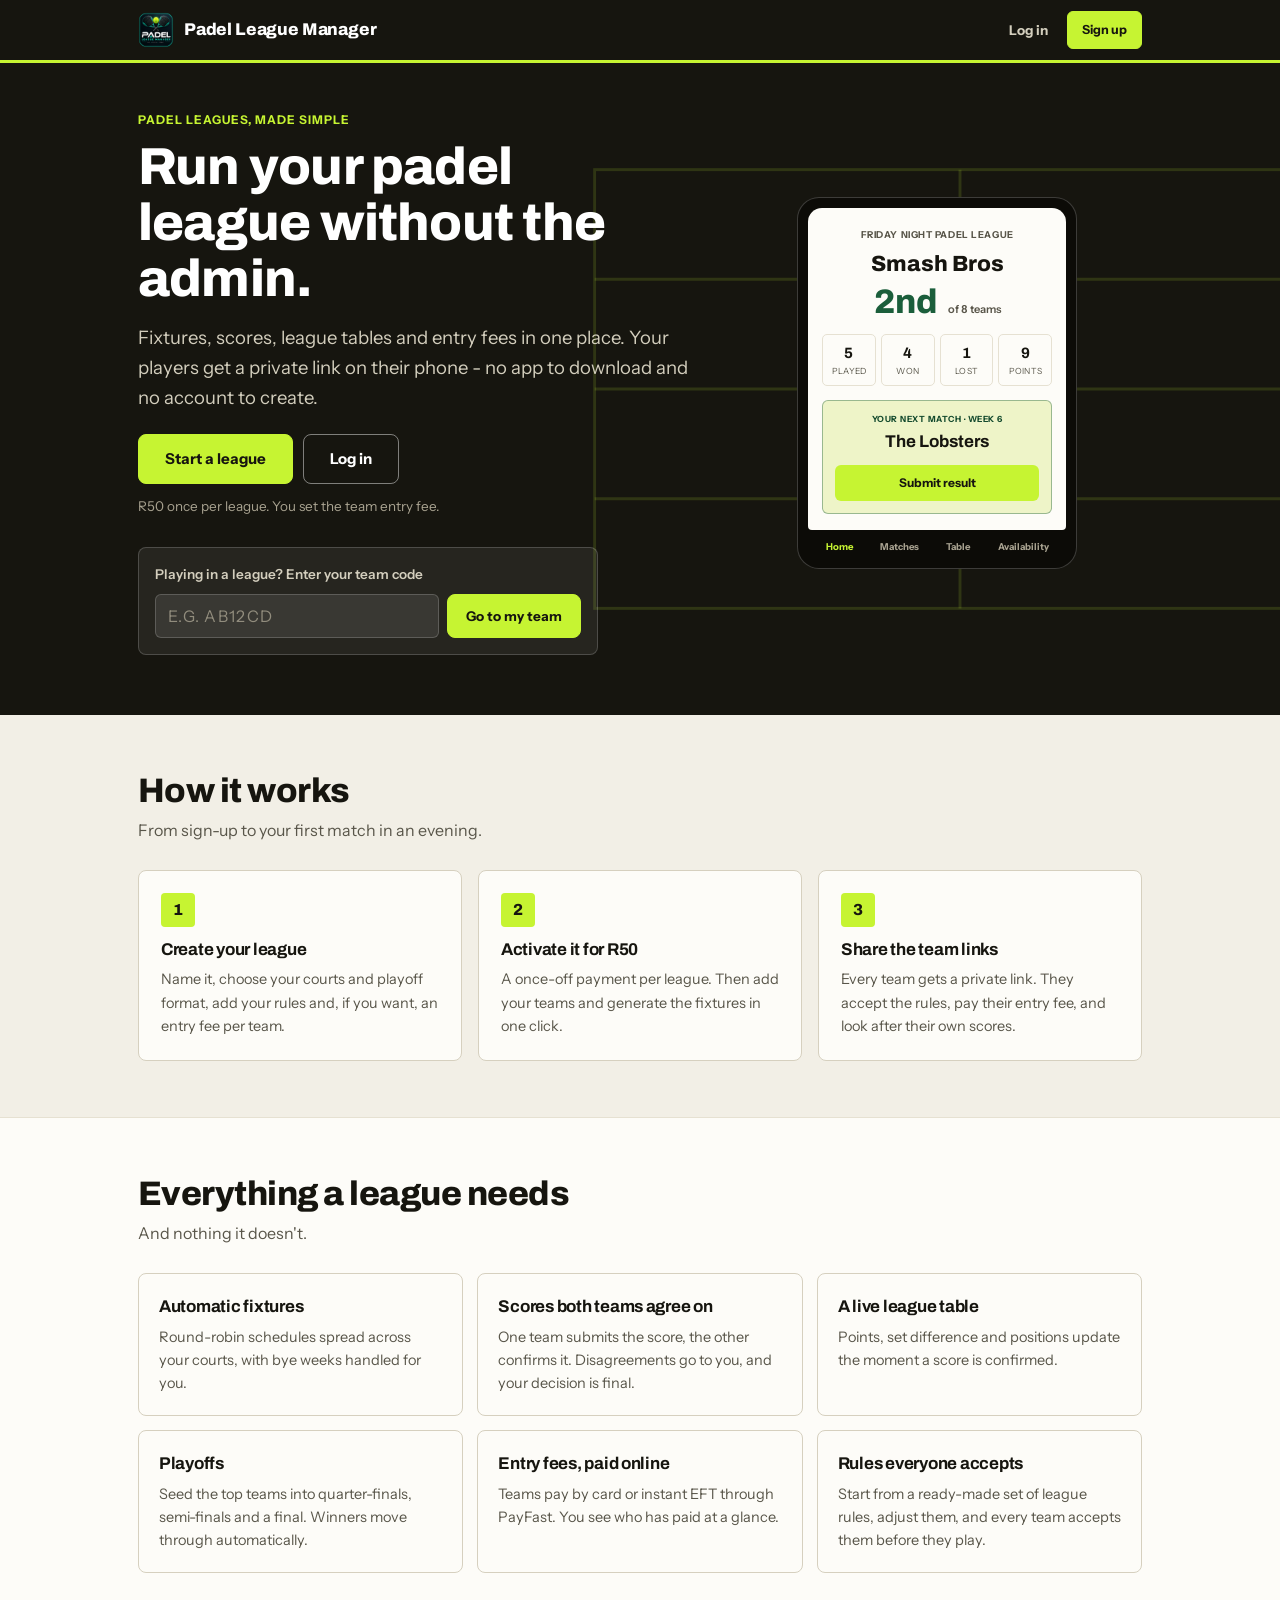
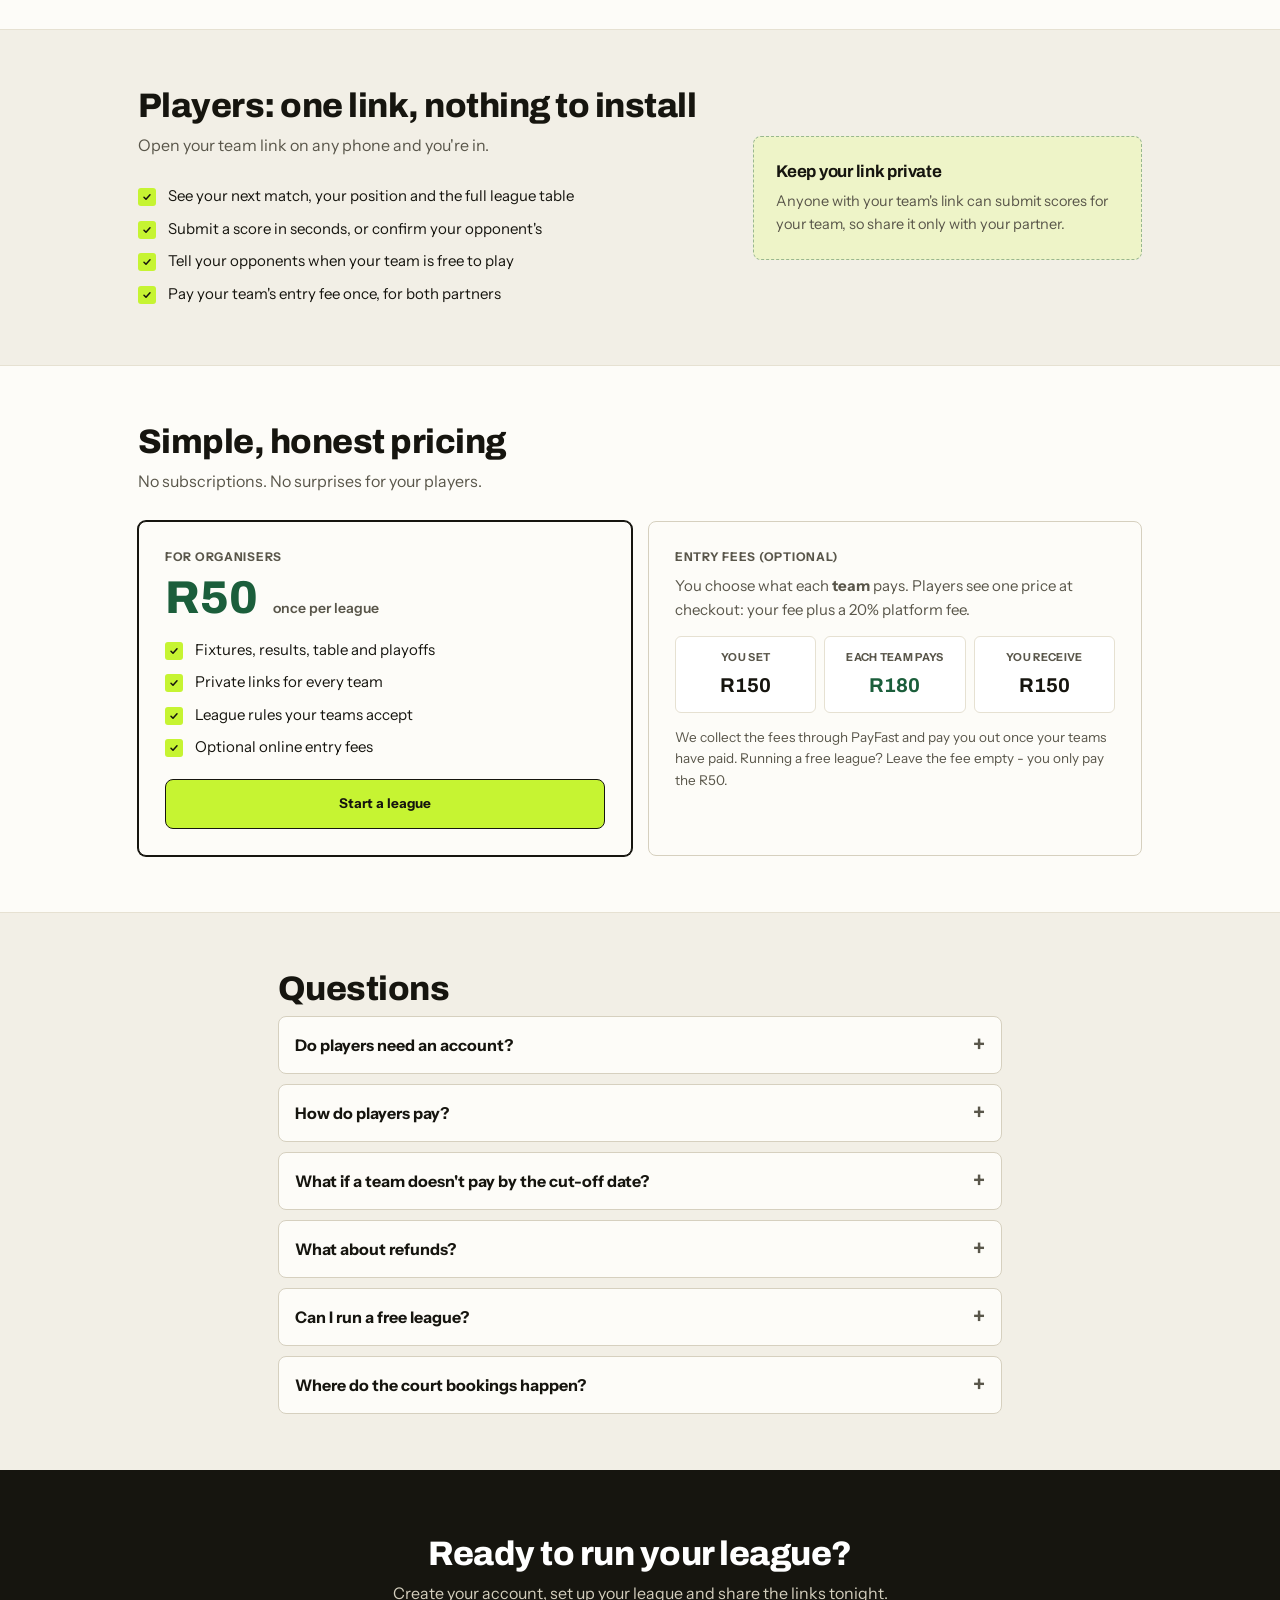
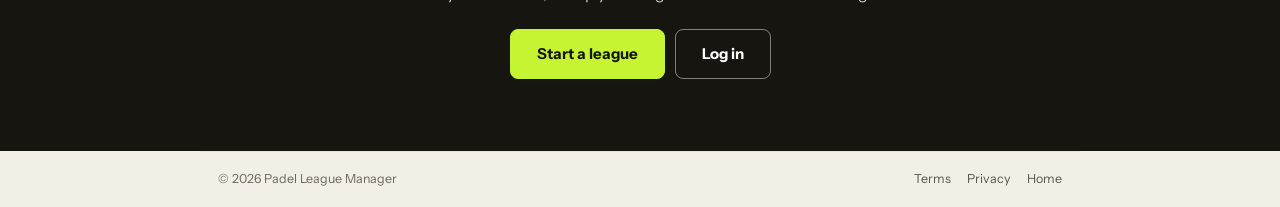
==== commit ae6fd74a: "New look: ink + padel-ball lime on warm paper, flat surfaces, sportier type Re-points the colour tok" ====
--- a/index.html
+++ b/index.html
@@ -27,19 +27,19 @@
 <meta name="twitter:image" content="https://padelleaguemanager.co.za/assets/share.jpg">
 <title>Padel League Manager - run your padel league without the admin</title>
 <meta name="description" content="Fixtures, scores, league tables and entry fees for padel leagues in South Africa. Players use a private link on their phone - no app, no account. R50 once per league.">
-<link rel="icon" type="image/png" sizes="32x32" href="assets/logo-32.png?v=53">
-<link rel="icon" type="image/png" sizes="16x16" href="assets/logo-16.png?v=53">
-<link rel="apple-touch-icon" sizes="180x180" href="assets/logo-180.png?v=53">
+<link rel="icon" type="image/png" sizes="32x32" href="assets/logo-32.png?v=61">
+<link rel="icon" type="image/png" sizes="16x16" href="assets/logo-16.png?v=61">
+<link rel="apple-touch-icon" sizes="180x180" href="assets/logo-180.png?v=61">
 <link rel="preconnect" href="https://fonts.googleapis.com">
 <link rel="preconnect" href="https://fonts.gstatic.com" crossorigin>
-<link href="https://fonts.googleapis.com/css2?family=Sora:wght@600;700;800&family=Inter:wght@400;500;600;700;800;900&display=swap" rel="stylesheet">
-<link rel="stylesheet" href="style.css?v=53">
+<link href="https://fonts.googleapis.com/css2?family=Archivo:wght@500;600;700;800;900&family=Instrument+Sans:wght@400;500;600;700&display=swap" rel="stylesheet">
+<link rel="stylesheet" href="style.css?v=61">
 </head>
 <body>
 
 <header class="app-header">
   <div class="header-inner">
-    <img class="brand-mark" src="assets/logo-192.png?v=53" alt="Padel League Manager">
+    <img class="brand-mark" src="assets/logo-192.png?v=61" alt="Padel League Manager">
     <div>
       <h1>Padel League Manager</h1>
     </div>
@@ -231,11 +231,11 @@
 
 </main>
 
-<script src="config.js?v=53"></script>
-<script src="db.js?v=53"></script>
-<script src="render.js?v=53"></script>
-<script src="auth.js?v=53"></script>
-<script src="shell.js?v=53"></script>
+<script src="config.js?v=61"></script>
+<script src="db.js?v=61"></script>
+<script src="render.js?v=61"></script>
+<script src="auth.js?v=61"></script>
+<script src="shell.js?v=61"></script>
 <script>
   // "Find my team": send a player straight to their team link.
   document.getElementById("find-team").addEventListener("submit", function (e) {
--- a/style.css
+++ b/style.css
@@ -1207,3 +1207,308 @@
     .auth-layout{ grid-template-columns:1fr; }
     .auth-aside{ display:none; }
 }
+
+/* ===== demo mode (demo-admin.html / demo-team.html) ===== */
+/* A strip under the header that says this is a practice league, switches
+   between the organiser and player views, and holds Simulate / Reset. */
+.demo-bar{ background:var(--amber-soft); color:var(--amber-text); border-bottom:1px solid rgba(245,158,11,0.35); padding:10px 16px; }
+.demo-bar-top, .demo-bar-actions{ width:min(880px,100%); margin:0 auto; display:flex; flex-wrap:wrap; align-items:center; gap:8px 10px; }
+.demo-bar-actions{ margin-top:8px; }
+.demo-tag{ background:var(--amber-text); color:#fff; font-size:11px; font-weight:800; letter-spacing:.08em; text-transform:uppercase; padding:3px 8px; border-radius:999px; }
+.demo-text{ flex:1 1 120px; min-width:0; font-size:13px; font-weight:600; line-height:1.3; }
+.demo-view{ font-size:13px; font-weight:700; color:var(--amber-text); text-decoration:none; padding:7px 12px; border-radius:999px; border:1px solid rgba(146,64,14,0.3); min-height:34px; display:inline-flex; align-items:center; }
+.demo-view.active{ background:var(--amber-text); color:#fff; border-color:var(--amber-text); }
+.demo-bar .btn.btn-ghost{ background:rgba(255,255,255,0.7); color:var(--amber-text); border-color:rgba(146,64,14,0.35); }
+.demo-picker{ width:auto; min-width:0; max-width:100%; min-height:34px; padding:4px 10px; font-size:13px; }
+.demo-msg{ flex:1 1 100%; font-size:13px; font-weight:600; }
+.demo-msg:empty{ display:none; }
+.demo-warn{ width:min(880px,100%); margin:8px auto 0; font-size:13px; font-weight:700; color:var(--danger-text); }
+.demo-bar .btn.small{ min-height:34px; padding:6px 12px; font-size:13px; }
+
+/* ===== Club hub (club.html / demo-club.html) - the "control room" look =====
+   Organisers running a club get a dark page with a lime (padel-ball) accent,
+   so it never looks like the bright blue pages players see. It swaps the same
+   design tokens as every other page, so cards, inputs and badges just work. */
+body.theme-club{
+    --page:#0B1220;
+    --panel:#121B2E;
+    --field:#0F1828;
+    --field-soft:#162036;
+    --line:rgba(255,255,255,0.12);
+    --line-soft:rgba(255,255,255,0.07);
+    --text:#F2F5FA;
+    --muted:#A9B6CC;
+    --faint:#7F8DA6;
+    --lime:#C6F432;
+    --lime-dark:#A6D61A;
+    --brand:#C6F432;
+    --brand-strong:#D7FF5A;
+    --accent-soft:rgba(198,244,50,0.12);
+    --accent-line:rgba(198,244,50,0.45);
+    --accent-text:#D7FF5A;
+    --tint:rgba(255,255,255,0.05);
+    --tint-2:rgba(255,255,255,0.1);
+    --blue-soft:rgba(59,130,246,0.2);
+    --blue-700:#9CC2FF;
+    --amber-soft:rgba(245,158,11,0.18);
+    --amber-text:#FCD34D;
+    --green-soft:rgba(22,163,74,0.2);
+    --green-text:#86EFAC;
+    --shadow:0 1px 0 rgba(255,255,255,0.04) inset, 0 14px 34px rgba(0,0,0,0.35);
+    --shadow-sm:none;
+    --ring:0 0 0 3px rgba(198,244,50,0.35);
+    background:var(--page);
+    color:var(--text);
+}
+body.theme-club .btn-primary{ background:var(--lime); color:#0B1220; box-shadow:0 6px 18px rgba(198,244,50,0.25); }
+body.theme-club .btn-primary:hover:not(:disabled){ background:var(--brand-strong); box-shadow:0 8px 22px rgba(198,244,50,0.32); }
+body.theme-club .btn:hover:not(:disabled){ border-color:var(--lime); }
+body.theme-club .input:focus{ border-color:var(--lime); }
+body.theme-club a{ color:var(--accent-text); }
+body.theme-club .avatar{ background:linear-gradient(135deg,var(--lime),#7FB800); color:#0B1220; }
+
+.club-header{ position:sticky; top:0; z-index:40; background:rgba(11,18,32,0.88); backdrop-filter:blur(12px); -webkit-backdrop-filter:blur(12px); border-bottom:1px solid var(--line-soft); padding-top:env(safe-area-inset-top); }
+.club-header-inner{ width:min(880px,100%); margin:0 auto; padding:12px 18px; display:flex; align-items:center; gap:12px; min-height:60px; }
+.club-crest{ width:40px; height:40px; border-radius:12px; display:grid; place-items:center; flex:none; background:var(--lime); color:#0B1220; font-family:var(--font-display); font-weight:800; font-size:15px; letter-spacing:.02em; }
+.club-name{ font-family:var(--font-display); font-weight:800; font-size:18px; line-height:1.1; }
+.club-powered{ font-size:11.5px; color:var(--faint); font-weight:600; letter-spacing:.03em; margin-top:2px; }
+.club-header .shell-spacer{ flex:1; }
+.club-user{ display:flex; align-items:center; gap:8px; background:var(--tint); border:1px solid var(--line); color:var(--text); border-radius:999px; padding:4px 12px 4px 4px; font:inherit; font-size:12.5px; font-weight:700; cursor:pointer; min-height:40px; }
+.club-user:hover{ border-color:var(--lime); }
+
+.club-container{ padding-top:26px; }
+.club-card h2{ font-family:var(--font-display); margin:0 0 8px; }
+.club-login{ max-width:460px; margin:6vh auto 0; display:flex; flex-direction:column; gap:12px; }
+.club-login .field{ margin:0; }
+.club-eyebrow{ margin:0; color:var(--lime); font-size:12px; font-weight:800; letter-spacing:.1em; text-transform:uppercase; }
+.club-person{ display:flex; align-items:center; gap:12px; width:100%; text-align:left; background:var(--field-soft); border:1px solid var(--line); color:var(--text); border-radius:var(--radius-sm); padding:12px 14px; font:inherit; cursor:pointer; min-height:56px; transition:border-color .12s var(--ease), transform .12s var(--ease); }
+.club-person:hover{ border-color:var(--lime); }
+.club-person:active{ transform:scale(0.99); }
+.club-person-name{ flex:1; font-weight:700; }
+
+.club-hello h2{ font-family:var(--font-display); font-weight:800; font-size:clamp(26px,6vw,34px); margin:6px 0 2px; letter-spacing:-0.01em; }
+.club-ask{ margin:0 0 16px; color:var(--muted); font-size:16px; font-weight:600; }
+
+.format-grid{ display:grid; grid-template-columns:repeat(2,minmax(0,1fr)); gap:12px; margin-bottom:28px; }
+@media (min-width:760px){ .format-grid{ grid-template-columns:repeat(4,minmax(0,1fr)); } }
+.format-tile{ position:relative; display:flex; flex-direction:column; align-items:flex-start; gap:6px; text-align:left; padding:16px; min-height:150px; border-radius:var(--radius); border:1px solid var(--line); background:var(--panel); color:var(--text); font:inherit; cursor:pointer; overflow:hidden; transition:transform .14s var(--ease), border-color .14s var(--ease), box-shadow .14s var(--ease); }
+.format-tile::before{ content:""; position:absolute; inset:0; background:radial-gradient(120% 80% at 100% 0%, var(--tile-glow,rgba(198,244,50,0.14)), transparent 60%); pointer-events:none; }
+.format-tile:hover{ border-color:var(--tile-color,var(--lime)); box-shadow:0 10px 26px rgba(0,0,0,0.35); }
+.format-tile:active{ transform:scale(0.98); }
+.format-league{ --tile-color:#C6F432; --tile-glow:rgba(198,244,50,0.18); }
+.format-americano{ --tile-color:#38BDF8; --tile-glow:rgba(56,189,248,0.18); }
+.format-mexicano{ --tile-color:#FB923C; --tile-glow:rgba(251,146,60,0.18); }
+.format-day{ --tile-color:#C084FC; --tile-glow:rgba(192,132,252,0.18); }
+.format-icon{ width:44px; height:44px; border-radius:12px; display:grid; place-items:center; background:rgba(255,255,255,0.06); color:var(--tile-color); margin-bottom:4px; }
+.format-title{ font-family:var(--font-display); font-weight:800; font-size:17px; }
+.format-text{ font-size:12.5px; color:var(--muted); line-height:1.35; }
+.format-soon{ margin-top:auto; font-size:10.5px; font-weight:800; letter-spacing:.08em; text-transform:uppercase; color:var(--faint); }
+
+.club-section{ background:var(--panel); border:1px solid var(--line-soft); border-radius:var(--radius); padding:16px; margin-bottom:16px; }
+.club-section-head, .club-finished summary{ display:flex; align-items:center; gap:10px; margin-bottom:12px; }
+.club-section h3{ margin:0; font-family:var(--font-display); font-size:16px; }
+.club-finished summary{ cursor:pointer; list-style:none; margin-bottom:0; }
+.club-finished summary::-webkit-details-marker{ display:none; }
+.club-finished[open] summary{ margin-bottom:12px; }
+.club-finished summary::after{ content:"▾"; margin-left:auto; color:var(--faint); }
+.club-count{ min-width:24px; height:24px; padding:0 7px; border-radius:999px; display:inline-grid; place-items:center; background:var(--tint-2); color:var(--muted); font-size:12px; font-weight:800; }
+.club-empty{ color:var(--faint); font-size:13.5px; margin:0 0 12px; }
+
+.event-row, .member-row{ display:flex; align-items:center; gap:12px; padding:12px; border-radius:var(--radius-sm); border:1px solid var(--line-soft); background:var(--field-soft); color:var(--text); text-decoration:none; }
+body.theme-club a.event-row{ color:var(--text); }
+a.event-row:hover{ border-color:var(--lime); }
+.event-kind{ width:36px; height:36px; border-radius:10px; display:grid; place-items:center; flex:none; background:rgba(198,244,50,0.12); color:var(--lime); }
+.event-main{ display:flex; flex-direction:column; min-width:0; flex:1; }
+.event-name{ font-weight:700; white-space:nowrap; overflow:hidden; text-overflow:ellipsis; }
+.event-meta{ font-size:12.5px; color:var(--muted); }
+
+.club-add-title{ margin:18px 0 6px; font-size:14px; }
+.club-add-row{ display:flex; gap:8px; flex-wrap:wrap; }
+.club-add-row .input{ flex:1 1 180px; width:auto; }
+.club-add-row .club-role-select{ flex:0 1 140px; }
+
+.club-sheet-overlay{ position:fixed; inset:0; z-index:90; background:rgba(3,7,15,0.6); display:flex; align-items:flex-end; justify-content:center; animation:club-fade .15s var(--ease); }
+.club-sheet{ width:min(520px,100%); background:var(--panel); border:1px solid var(--line); border-radius:20px 20px 0 0; padding:22px 20px calc(22px + env(safe-area-inset-bottom)); animation:club-up .2s var(--ease); }
+.club-sheet h3{ margin:0 0 8px; font-family:var(--font-display); font-size:19px; }
+.club-sheet-actions{ display:flex; gap:8px; flex-wrap:wrap; margin-top:14px; }
+@media (min-width:640px){ .club-sheet-overlay{ align-items:center; } .club-sheet{ border-radius:20px; } }
+@keyframes club-fade{ from{ opacity:0; } }
+@keyframes club-up{ from{ transform:translateY(24px); opacity:0; } }
+
+/* My leagues: a link into a club the organiser belongs to. */
+.club-banner{ display:flex; align-items:center; justify-content:space-between; gap:12px; text-decoration:none; color:inherit; border-color:var(--accent-line); background:linear-gradient(135deg,var(--accent-soft),var(--panel)); }
+.club-demo-tag{ margin-left:8px; vertical-align:middle; background:var(--amber); color:#0B1220; font-family:var(--font-body); font-size:10px; font-weight:800; letter-spacing:.08em; text-transform:uppercase; padding:2px 7px; border-radius:999px; }
+.club-user-name{ white-space:nowrap; }
+.event-meta{ white-space:nowrap; overflow:hidden; text-overflow:ellipsis; }
+.member-row .badge{ flex:none; }
+@media (max-width:420px){ .member-row .event-meta{ display:none; } }
+
+/* =====================================================================
+   NEW LOOK - "club scoreboard"
+   Warm paper, near-black ink, one padel-ball lime. Flat surfaces, small
+   radii, no glows/gradients, a sportier typeface. Everything above still
+   uses the same token NAMES, so this block just re-points them; the
+   "--blue*" names now hold the deep court green (kept so no rule needs
+   renaming). Club pages (body.theme-club) set their own tokens and win.
+   ===================================================================== */
+:root{
+    --ink:#16150F;
+    --lime:#C6F432;
+    --lime-dark:#A9D61A;
+
+    --navy:#16150F;
+    --navy-2:#26241C;
+    --blue:#1B5E3B;
+    --blue-600:#1B5E3B;
+    --blue-700:#134A2D;
+    --blue-soft:#E6EDE3;
+
+    --page:#F2EFE6;
+    --panel:#FDFCF8;
+    --field:#FFFFFF;
+    --field-soft:#F6F3EA;
+    --line:#D6D0BF;
+    --line-soft:#E6E1D2;
+    --text:#16150F;
+    --muted:#59564A;
+    --faint:#6B6759;
+    --brand:#1B5E3B;
+    --brand-strong:#134A2D;
+    --accent-soft:#EEF4C8;
+    --accent-line:rgba(27,94,59,0.4);
+    --accent-text:#134A2D;
+    --tint:rgba(22,21,15,0.04);
+    --tint-2:rgba(22,21,15,0.08);
+
+    --radius:10px;
+    --radius-sm:6px;
+    --shadow:none;
+    --shadow-sm:none;
+    --shadow-lg:0 12px 32px rgba(22,21,15,0.18);
+    --ring:0 0 0 3px rgba(27,94,59,0.4);
+    --font-display:"Archivo","Arial Narrow",system-ui,sans-serif;
+    --font-body:"Instrument Sans",system-ui,-apple-system,sans-serif;
+}
+.app-header, .team-hero, .lp-hero, .lp-final{
+    --muted:#D3CEBD;
+    --faint:#A8A290;
+    --brand:#C6F432;
+    --brand-strong:#D9FA6B;
+    --accent-soft:rgba(198,244,50,0.14);
+    --accent-line:rgba(198,244,50,0.5);
+    --accent-text:#DDFB7A;
+}
+.account-menu, .lp-phone-screen{
+    --text:#16150F; --muted:#59564A; --faint:#6B6759;
+    --line:#D6D0BF; --line-soft:#E6E1D2; --panel:#FDFCF8; --field:#FFFFFF; --field-soft:#F6F3EA;
+    --brand:#1B5E3B; --brand-strong:#134A2D;
+    --accent-soft:#EEF4C8; --accent-line:rgba(27,94,59,0.4); --accent-text:#134A2D;
+}
+h1,h2,h3,.lp-title,.lp-h2{ letter-spacing:-0.015em; }
+
+/* header: flat ink with a lime rule */
+.app-header{ background:var(--ink); border-bottom:3px solid var(--lime); }
+.nav-link{ border-radius:6px; }
+.nav-link:hover{ background:rgba(255,255,255,0.1); }
+.nav-link.active{ background:var(--lime); color:var(--ink); }
+body.has-sidebar .nav-link.active{ box-shadow:none; }
+.avatar{ background:var(--lime); color:var(--ink); }
+.account-btn{ border-radius:8px; }
+.account-btn:hover,.account-btn[aria-expanded="true"]{ border-color:var(--lime); }
+.account-menu{ border-radius:8px; box-shadow:var(--shadow-lg); }
+
+/* buttons: square-ish, lime primary, no glow */
+.btn{ border-radius:8px; box-shadow:none; font-weight:700; border-color:#BDB7A3; }
+.btn:hover:not(:disabled){ border-color:var(--ink); background:var(--tint); }
+.btn-primary{ background:var(--lime); color:var(--ink); border-color:var(--ink); box-shadow:none; }
+.btn-primary:hover:not(:disabled){ background:var(--ink); color:var(--lime); border-color:var(--ink); box-shadow:none; }
+.app-header .btn, .team-hero .btn, .lp-hero .btn, .lp-final .btn{ border-color:rgba(255,255,255,0.45); }
+.app-header .btn-primary, .team-hero .btn-primary, .lp-hero .btn-primary, .lp-final .btn-primary{ border-color:var(--lime); }
+.app-header .btn-primary:hover:not(:disabled), .team-hero .btn-primary:hover:not(:disabled),
+.lp-hero .btn-primary:hover:not(:disabled), .lp-final .btn-primary:hover:not(:disabled){ background:#fff; color:var(--ink); border-color:#fff; }
+.btn-danger{ border-radius:8px; }
+.btn.small{ border-radius:6px; }
+.input{ border-radius:6px; }
+.input:focus{ border-color:var(--ink); }
+.card{ border-radius:10px; }
+
+/* tabs and badges */
+.tab-inline{ border-radius:6px; box-shadow:none; }
+@media (hover:hover){ .tab-inline:hover{ border-color:var(--ink); background:var(--tint); } }
+.tab-inline.active{ background:var(--ink); color:#fff; border-color:var(--ink); box-shadow:none; }
+.badge{ border-radius:5px; }
+.badge-blue{ background:var(--accent-soft); color:var(--accent-text); }
+.avail-chip{ border-radius:5px; }
+
+/* stat tiles: one ink rule, no rainbow */
+.stat-tile, .stat-tile:nth-child(n){ --tile-accent:var(--ink); }
+.stat-tile::before{ height:2px; }
+.stat-value, .rank-badge, .standings-row, .mock-rank{ font-variant-numeric:tabular-nums; }
+
+/* player page: team hero + next-match card + bottom bars */
+.team-hero{ background:var(--ink); box-shadow:none; border-radius:10px; }
+.rank-badge{ color:var(--lime); }
+.progress{ border-radius:3px; }
+.progress > span{ border-radius:3px; background:var(--lime); }
+.next-card{ background:var(--panel); border:2px solid var(--ink); }
+.next-card .next-eyebrow{ color:var(--accent-text); }
+.attention-card{ background:#FBF1D2; border-color:rgba(160,100,10,0.5); }
+.team-nav{ background:var(--panel); backdrop-filter:none; box-shadow:none; border-top:2px solid var(--ink); }
+.team-nav-item{ border-radius:6px; }
+.team-nav-item.active{ color:var(--ink); }
+.team-nav-item.active::before{ background:var(--lime); height:4px; border-radius:0; top:-8px; }
+.nav-dot{ border-color:var(--panel); }
+@media (min-width: 720px){
+    .team-nav{ border:1px solid var(--line); border-radius:8px; background:var(--panel); box-shadow:none; }
+    .team-nav-item{ border-radius:6px; }
+    .team-nav-item.active{ background:var(--ink); color:#fff; }
+    .team-nav-item.active::before{ display:none; }
+}
+@media (max-width: 640px){
+    .league-nav{
+        left:0; right:0; bottom:0; border-radius:0; padding:6px 6px calc(6px + env(safe-area-inset-bottom, 0px));
+        background:var(--panel); -webkit-backdrop-filter:none; backdrop-filter:none;
+        border:0; border-top:2px solid var(--ink); box-shadow:none;
+    }
+    .league-nav-pill{ border-radius:6px; background:var(--lime); box-shadow:none; transition:transform .22s var(--ease); }
+    .league-nav-item{ border-radius:6px; }
+    .league-nav-item.active{ color:var(--ink); }
+    .league-nav-item.active .icon{ animation:none; }
+    .nav-count{ animation:none; border-color:var(--panel); }
+    .more-sheet{ border-radius:12px 12px 0 0; box-shadow:0 -8px 30px rgba(22,21,15,0.25); }
+    #app.with-league-nav{ padding-bottom:calc(84px + env(safe-area-inset-bottom, 0px)); }
+}
+
+/* front page */
+.lp-hero{ background:var(--ink); }
+.lp-hero::before{
+    opacity:1;
+    background:url("data:image/svg+xml,%3Csvg xmlns='http://www.w3.org/2000/svg' width='520' height='320' viewBox='0 0 520 320' fill='none' stroke='%23C6F432' stroke-opacity='0.14' stroke-width='2'%3E%3Crect x='10' y='10' width='500' height='300'/%3E%3Cpath d='M260 10v300M10 160h500M10 85h500M10 235h500'/%3E%3C/svg%3E") no-repeat right -60px center / 760px auto;
+}
+.lp-final{ background:var(--ink); }
+.lp-phone{ border-radius:22px; background:#0C0B07; border:1px solid rgba(255,255,255,0.2); box-shadow:none; }
+.lp-phone-screen{ border-radius:14px 14px 4px 4px; background:var(--panel); }
+.mock-tiles div{ border-radius:5px; }
+.mock-next{ border-radius:6px; background:var(--accent-soft); }
+.mock-next small{ color:var(--accent-text); }
+.mock-btn{ border-radius:6px; background:var(--lime); color:var(--ink); }
+.mock-nav .on{ color:var(--ink); }
+.lp-steps li, .lp-feature, .lp-price-card, .lp-faq details{ border-radius:8px; box-shadow:none; border-color:var(--line); }
+.lp-step-n{ border-radius:4px; background:var(--lime); color:var(--ink); }
+.lp-card-note{ border-radius:8px; }
+.lp-price-card:first-child{ border-color:var(--ink); box-shadow:0 0 0 1px var(--ink); }
+.lp-ticks li::before{
+    border-radius:3px; background:var(--lime) url("data:image/svg+xml,%3Csvg xmlns='http://www.w3.org/2000/svg' viewBox='0 0 24 24' fill='none' stroke='%2316150F' stroke-width='3' stroke-linecap='round' stroke-linejoin='round'%3E%3Cpath d='m6 12.5 4 4 8-9'/%3E%3C/svg%3E") center / 12px no-repeat;
+}
+.lp-find{ border-radius:8px; }
+
+/* league-wide: hard-coded blue leftovers */
+.scorer-side.team-b{ background:#E8EBEE; border-color:#9AA4AE; color:#2B3640; }
+.club-banner{ border-radius:8px; }
+
+/* polish pass */
+.mock-nav .on{ color:var(--lime); }
+.demo-tag, .demo-view, .demo-bar .btn.small{ border-radius:5px; }
+.demo-bar-top .btn, .demo-bar .btn-primary{ border-radius:6px; }
+.standings-header, .standings-header > *{ background:#EDE9DB; }
+.stat-tile{ border-radius:6px; }
